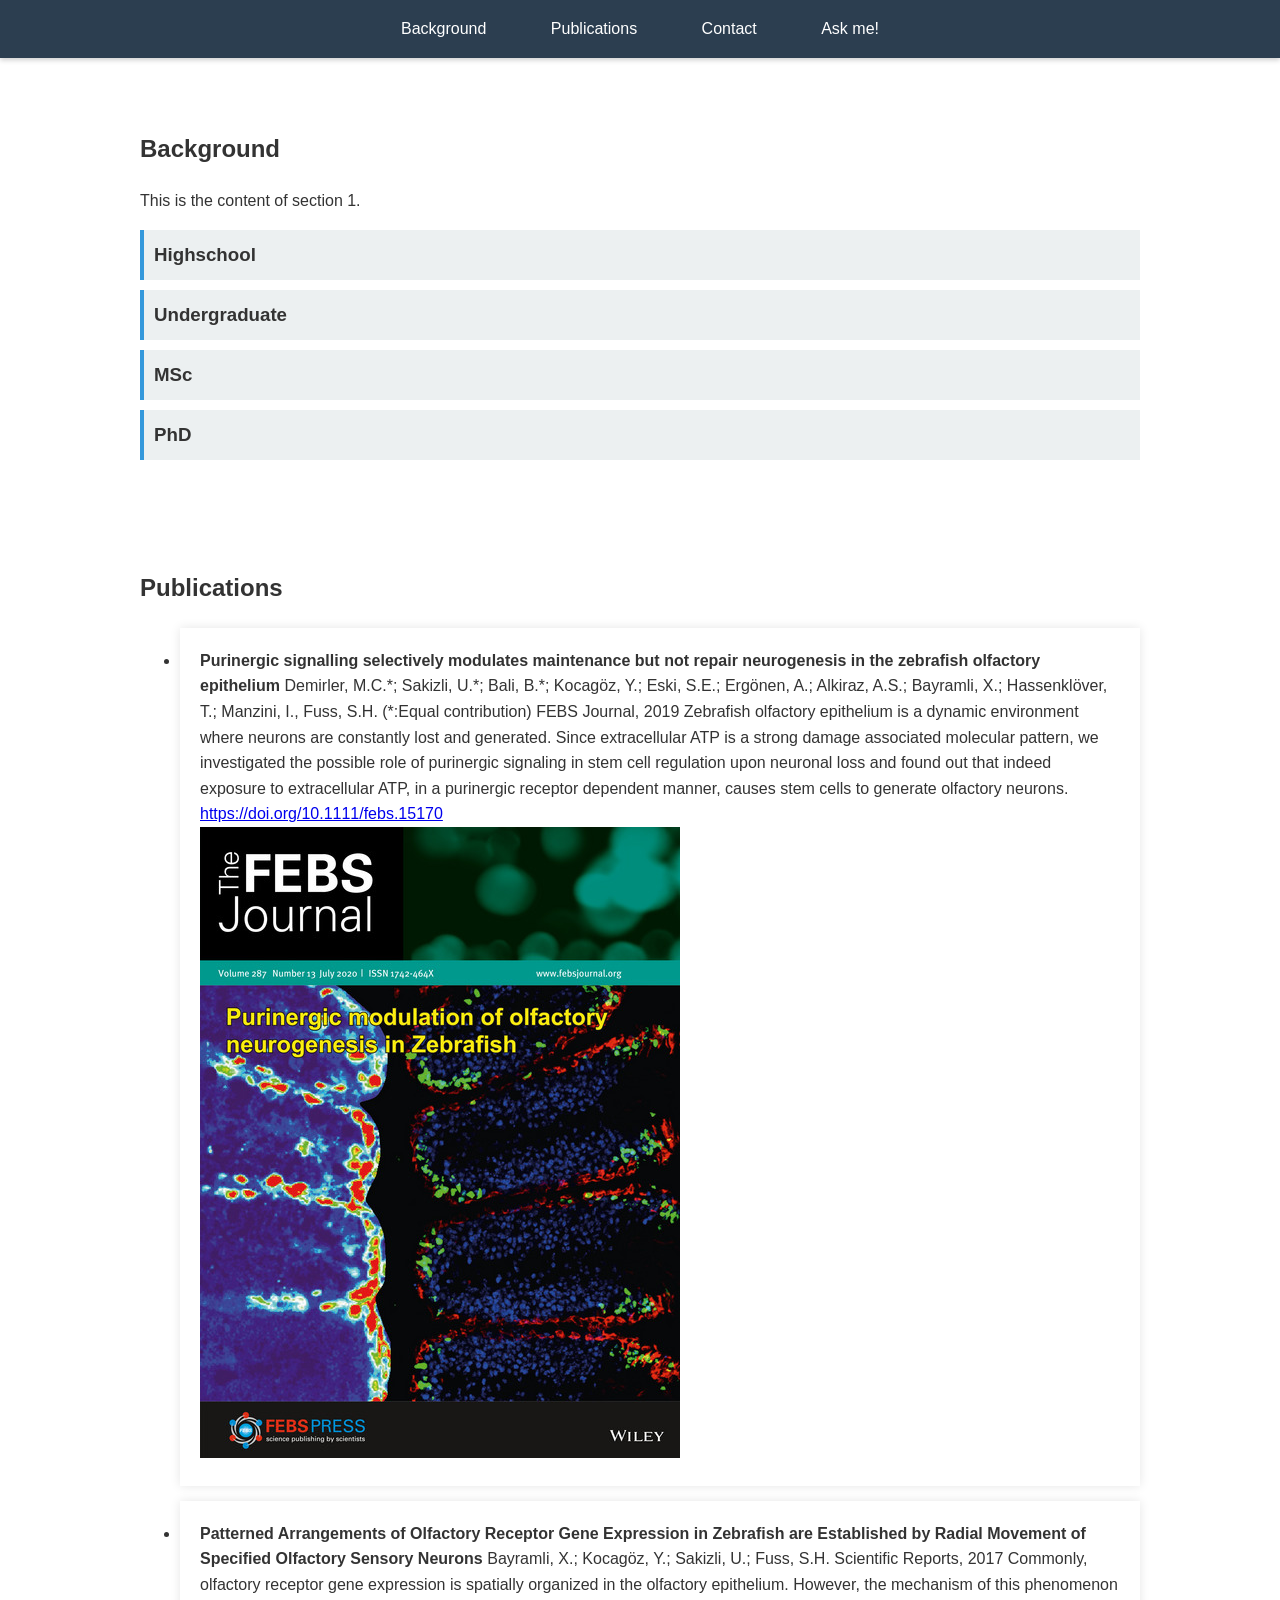
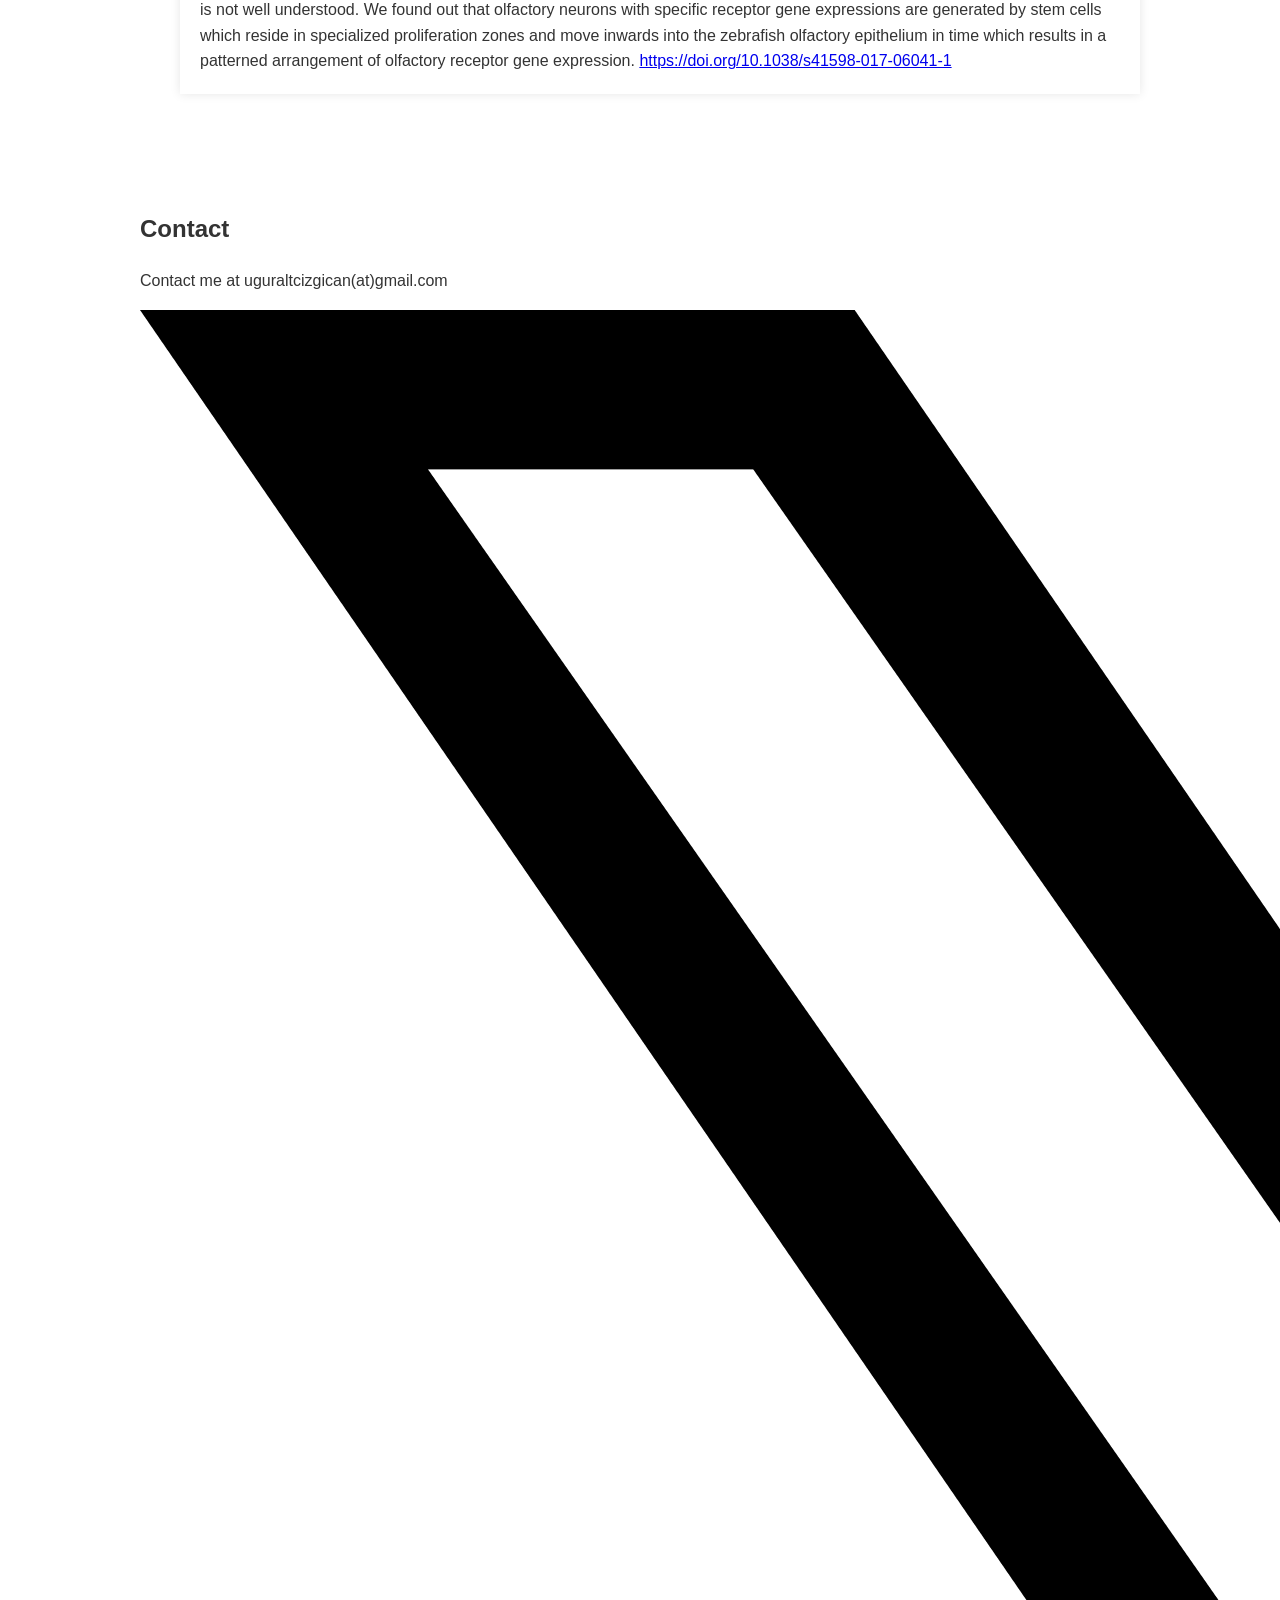
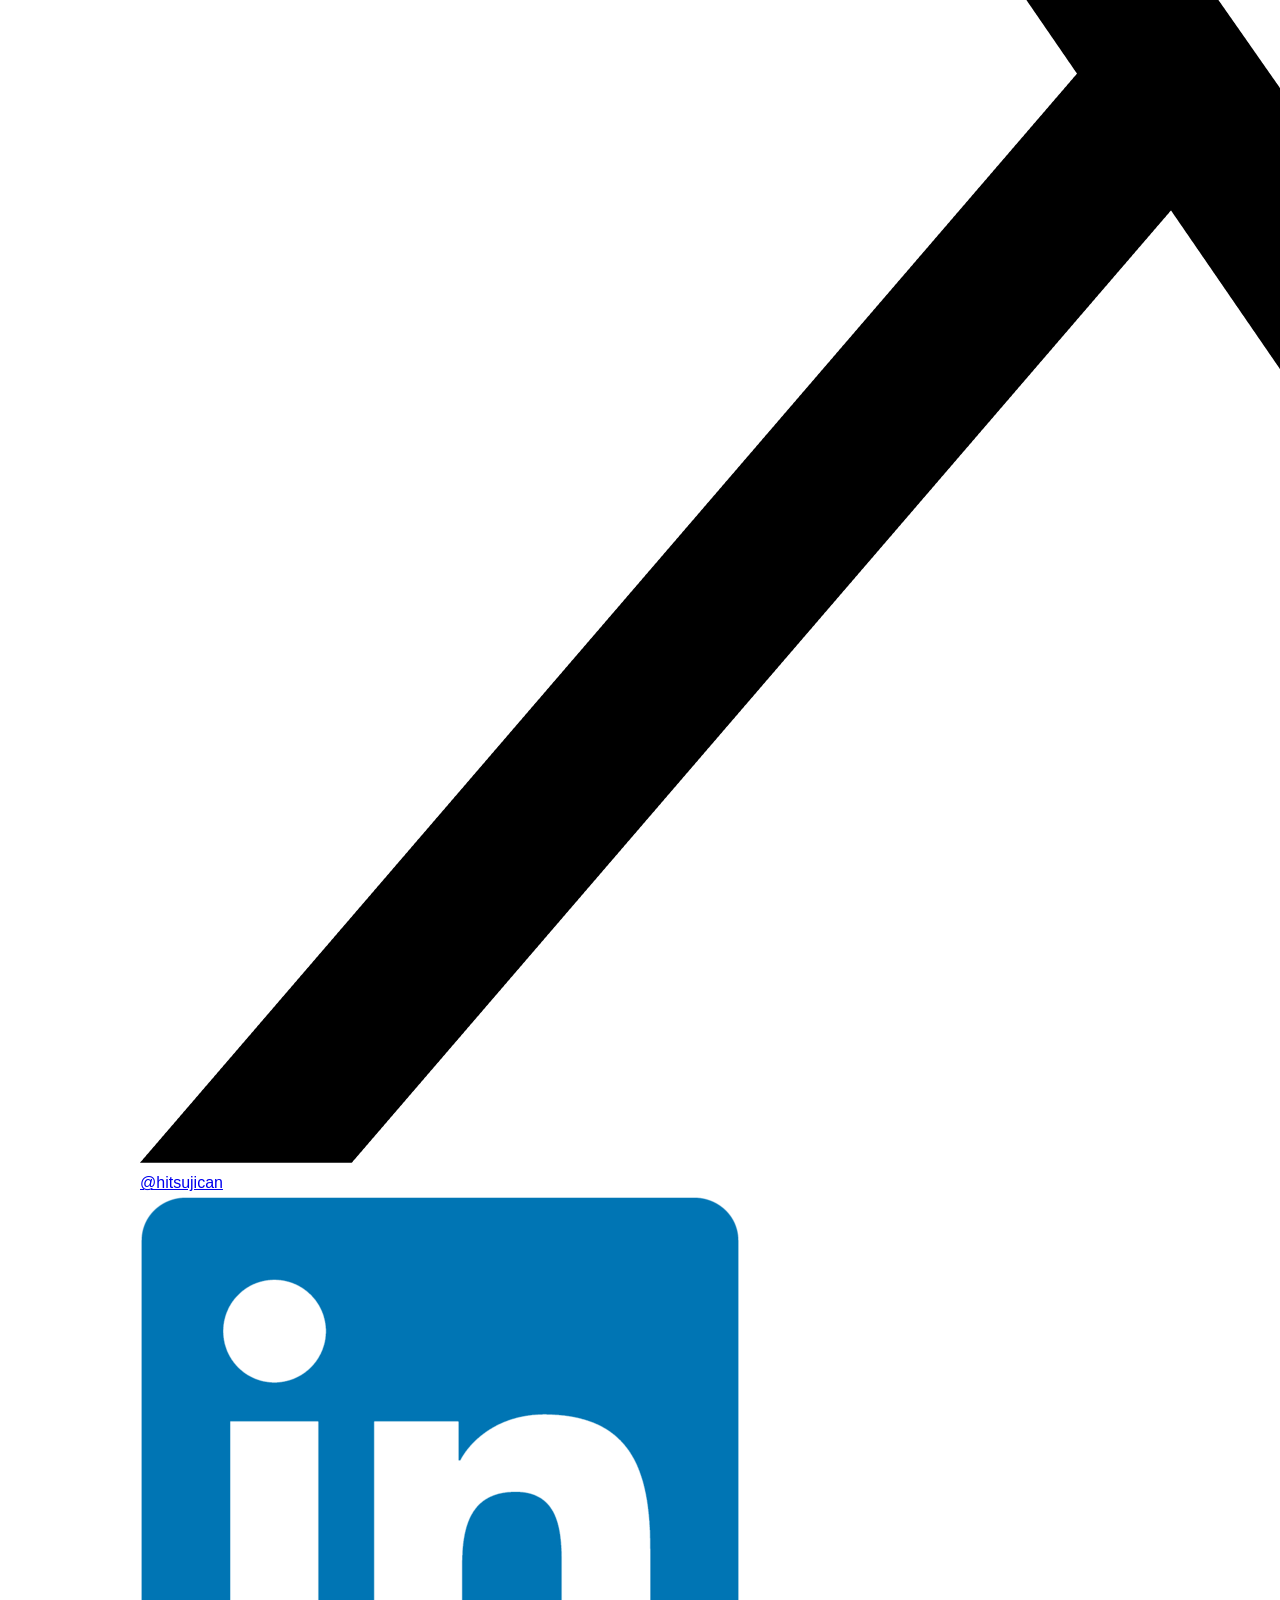
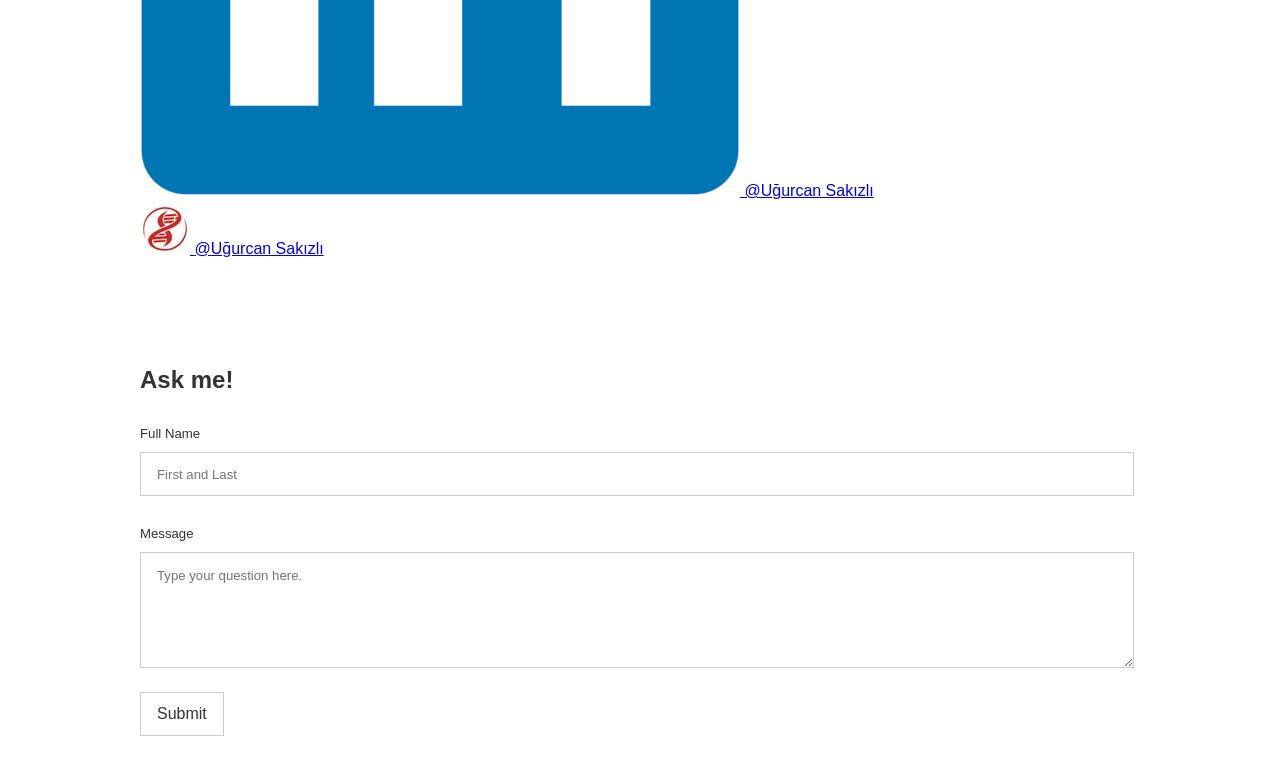
==== index.html @ b94ea620 "Update index.html" ====
<!DOCTYPE html>
<html>
<head>
  <link rel="stylesheet" type="text/css" href="styles.css">
  <title>Uğurcan Sakızlı</title>
  <style>
        .accordion-title {
            cursor: pointer;
            margin-bottom: 10px;
        }
        .panel {
            display: none;
        }
    </style>
</head>
<body>
  <header class="fixed-header">
      <nav>
      <ul>
        <li><a href="#section1" onclick="collapseAll()">Background</a></li>
        <li><a href="#section2" onclick="collapseAll()">Publications</a></li>
        <li><a href="#section3" onclick="collapseAll()">Contact</a></li>
        <li><a href="#section4" onclick="collapseAll()">Ask me!</a></li>
      </ul>
    </nav>
  </header>
  
  <div id="section1" class="section">
    <h2>Background</h2>
    <p>This is the content of section 1.</p>
    <h3 class="accordion-title">
       <span onclick="toggleAccordion(2)"><strong>Highschool</strong></span>
    </h3>
    <div class="panel">Explanatory text for Title 1.</div>

    <h3 class="accordion-title">
    <span onclick="toggleAccordion(3)"><strong>Undergraduate</strong></span>
    </h3>
    <div class="panel">Explanatory text for Title 2.</div>

    <h3 class="accordion-title">
    <span onclick="toggleAccordion(4)"><strong>MSc</strong></span>
    </h3>
    <div class="panel">Explanatory text for Title 3.</div>

    <h3 class="accordion-title">
    <span onclick="toggleAccordion(5)"><strong>PhD</strong></span>
    </h3>
    <div class="panel">Explanatory text for Title 4.</div>
    <script>
        function toggleAccordion(panelNumber) {
      var panel = document.querySelectorAll("#section1 .panel");
      var title = document.querySelectorAll("#section1 .accordion-title span");
      
      for (var i = 0; i < panel.length; i++) {
        if (i === panelNumber - 2) {
          panel[i].style.display = (panel[i].style.display === "block") ? "none" : "block";
        } else {
          panel[i].style.display = "none";
                }
            }
        }
      function collapseAll() {
      var panel = document.getElementsByClassName("panel");

      for (var i = 0; i < panel.length; i++) {
        panel[i].style.display = "none";
      }
    }
    </script>
  </div>
  
 <div id="section2" class="section">
  <h2>Publications</h2>
  <ul class="publication-list">
    <li class="publication-item">
      <div class="publication-content">
        <strong>Purinergic signalling selectively modulates maintenance but not repair neurogenesis in the zebrafish olfactory epithelium</strong>
        <span class="authors">Demirler, M.C.*; <span class="author-bold">Sakizli, U.*</span>; Bali, B.*; Kocagöz, Y.; Eski, S.E.; Ergönen, A.; Alkiraz, A.S.; Bayramli, X.; Hassenklöver, T.; Manzini, I., Fuss, S.H. (*:Equal contribution)</span>
        <span class="publication-year">FEBS Journal, 2019</span>
        <span class="description">Zebrafish olfactory epithelium is a dynamic environment where neurons are constantly lost and generated. Since extracellular ATP is a strong damage associated molecular pattern, we investigated the possible role of purinergic signaling in stem cell regulation upon neuronal loss and found out that indeed exposure to extracellular ATP, in a purinergic receptor dependent manner, causes stem cells to generate olfactory neurons.</span>
        <a href="https://febs.onlinelibrary.wiley.com/doi/full/10.1111/febs.15170" target="_blank" class="publication-link"> https://doi.org/10.1111/febs.15170</a>
      </div>
      <div class="publication-image">
        <img src="images/febs.jpg">
      </div>
    </li>
    <li class="publication-item">
      <div class="publication-content">
      <strong>Patterned Arrangements of Olfactory Receptor Gene Expression in Zebrafish are Established by Radial Movement of Specified Olfactory Sensory Neurons</strong>
      <span class="authors">Bayramli, X.; Kocagöz, Y.; <span class="author-bold">Sakizli, U.</span>; Fuss, S.H.</span>
      <span class="publication-year">Scientific Reports, 2017</span>
      <span class="description">Commonly, olfactory receptor gene expression is spatially organized in the olfactory epithelium. However, the mechanism of this phenomenon is not well understood. We found out that olfactory neurons with specific receptor gene expressions are generated by stem cells which reside in specialized proliferation zones and move inwards into the zebrafish olfactory epithelium in time which results in a patterned arrangement of olfactory receptor gene expression.</span>
    <a href="https://www.nature.com/articles/s41598-017-06041-1" target="_blank" class="publication-link"> https://doi.org/10.1038/s41598-017-06041-1</a>
      </div>
    </li>
    <!-- Add more publication items as needed -->
  </ul>
</div>
  
  <div id="section3" class="section">
    <h2>Contact</h2>
    <p>Contact me at uguraltcizgican(at)gmail.com</p>
      <div class="twitter-profile">
        <a href="https://twitter.com/hitsujican" target="_blank">
          <img src="images/twitter-logo.png">
          <span>@hitsujican</span>
        </a>
      </div>
    <div class="linkedin-profile">
        <a href="https://www.linkedin.com/in/u%C4%9Furcan-sak%C4%B1zl%C4%B1-64880514b/" target="_blank">
          <img src="images/linkedin-logo.png">
          <span>@Uğurcan Sakızlı</span>
        </a>
      </div>
    <div class="evrim-profile">
        <a href="https://evrimagaci.org/babalus116" target="_blank">
          <img src="images/evrim-logo.webp">
          <span>@Uğurcan Sakızlı</span>
        </a>
      </div>
  </div>

  <div id="section4" class="section">
    <h2>Ask me!</h2>
  <form id="fs-frm" name="simple-contact-form" accept-charset="utf-8" action="https://formspree.io/f/myyqjyly" method="post">
  <fieldset id="fs-frm-inputs">
    <label for="full-name">Full Name</label>
    <input type="text" name="name" id="full-name" placeholder="First and Last" required="">
    <label for="message">Message</label>
    <textarea rows="5" name="message" id="message" placeholder="Type your question here." required=""></textarea>
    <input type="hidden" name="_subject" id="email-subject" value="Contact Form Submission">
  </fieldset>
  <input type="submit" value="Submit">
</form><style>/* reset */
#fs-frm input,
#fs-frm select,
#fs-frm textarea,
#fs-frm fieldset,
#fs-frm optgroup,
#fs-frm label,
#fs-frm #card-element:disabled {
  font-family: inherit;
  font-size: 100%;
  color: inherit;
  border: none;
  border-radius: 0;
  display: block;
  width: 98%;
  padding: 0;
  margin: 0;
  -webkit-appearance: none;
  -moz-appearance: none;
}
#fs-frm label,
#fs-frm legend,
#fs-frm ::placeholder {
  font-size: .825rem;
  margin-bottom: .5rem;
  padding-top: .2rem;
  display: flex;
  align-items: baseline;
}

/* border, padding, margin, width */
#fs-frm input,
#fs-frm select,
#fs-frm textarea,
#fs-frm #card-element {
  border: 1px solid rgba(0,0,0,0.2);
  background-color: rgba(255,255,255,0.9);
  padding: .75em 1rem;
  margin-bottom: 1.5rem;
}
#fs-frm input:focus,
#fs-frm select:focus,
#fs-frm textarea:focus {
  background-color: white;
  outline-style: solid;
  outline-width: thin;
  outline-color: gray;
  outline-offset: -1px;
}
#fs-frm [type="text"],
#fs-frm [type="email"] {
  width: 98%;
}
#fs-frm [type="button"],
#fs-frm [type="submit"],
#fs-frm [type="reset"] {
  width: auto;
  cursor: pointer;
  -webkit-appearance: button;
  -moz-appearance: button;
  appearance: button;
}
#fs-frm [type="button"]:focus,
#fs-frm [type="submit"]:focus,
#fs-frm [type="reset"]:focus {
  outline: none;
}
#fs-frm [type="submit"],
#fs-frm [type="reset"] {
  margin-bottom: 0;
}
#fs-frm select {
  text-transform: none;
}

#fs-frm [type="checkbox"] {
  -webkit-appearance: checkbox;
  -moz-appearance: checkbox;
  appearance: checkbox;
  display: inline-block;
  width: auto;
  margin: 0 .5em 0 0 !important;
}

#fs-frm [type="radio"] {
  -webkit-appearance: radio;
  -moz-appearance: radio;
  appearance: radio;
}

/* address, locale */
#fs-frm fieldset.locale input[name="city"],
#fs-frm fieldset.locale select[name="state"],
#fs-frm fieldset.locale input[name="postal-code"] {
  display: inline;
}
#fs-frm fieldset.locale input[name="city"] {
  width: 52%;
}
#fs-frm fieldset.locale select[name="state"],
#fs-frm fieldset.locale input[name="postal-code"] {
  width: 20%;
}
#fs-frm fieldset.locale input[name="city"],
#fs-frm fieldset.locale select[name="state"] {
  margin-right: 3%;
}
</style>
</div>
  
  <script src="script.js"></script>
</body>
</html>
---- styles.css ----
body {
    font-family: 'Arial', sans-serif;
    line-height: 1.6;
    margin: 0;
    padding-top: 70px;
    color: #333;
}

.fixed-header {
    position: fixed;
    top: 0;
    width: 100%;
    background: #2c3e50;
    z-index: 1000;
    box-shadow: 0 2px 5px rgba(0,0,0,0.2);
}

nav ul {
    list-style: none;
    padding: 0;
    text-align: center;
}

nav ul li {
    display: inline;
    margin: 0 15px;
}

nav ul li a {
    color: white;
    text-decoration: none;
    padding: 10px 15px;
    transition: background-color 0.3s;
}

nav ul li a:hover {
    background-color: #34495e;
}

.section {
    padding: 40px 20px;
    max-width: 1000px;
    margin: auto;
}

.accordion-title {
    background: #ecf0f1;
    padding: 10px;
    margin: 5px 0;
    cursor: pointer;
    border-left: 4px solid #3498db;
}

.panel {
    display: none;
    padding: 20px;
    background: #f9f9f9;
    border-left: 4px solid #e74c3c;
}

.publication-list li {
    background: white;
    margin: 15px 0;
    padding: 20px;
    box-shadow: 0 0 10px rgba(0,0,0,0.1);
}

.social-links a {
    display: inline-block;
    width: 40px;
    height: 40px;
    margin-right: 10px;
    background-size: cover;
}

.social-links .twitter { background-image: url('images/twitter-icon.png'); }
.social-links .linkedin { background-image: url('images/linkedin-icon.png'); }
.social-links .evrim { background-image: url('images/evrim-icon.png'); }

#contact-form {
    max-width: 500px;
    margin: 20px auto;
}

#contact-form input, #contact-form textarea {
    width: 100%;
    margin-bottom: 10px;
    padding: 10px;
    border: 1px solid #ddd;
}

#contact-form input[type="submit"] {
    background: #2980b9;
    color: white;
    cursor: pointer;
}
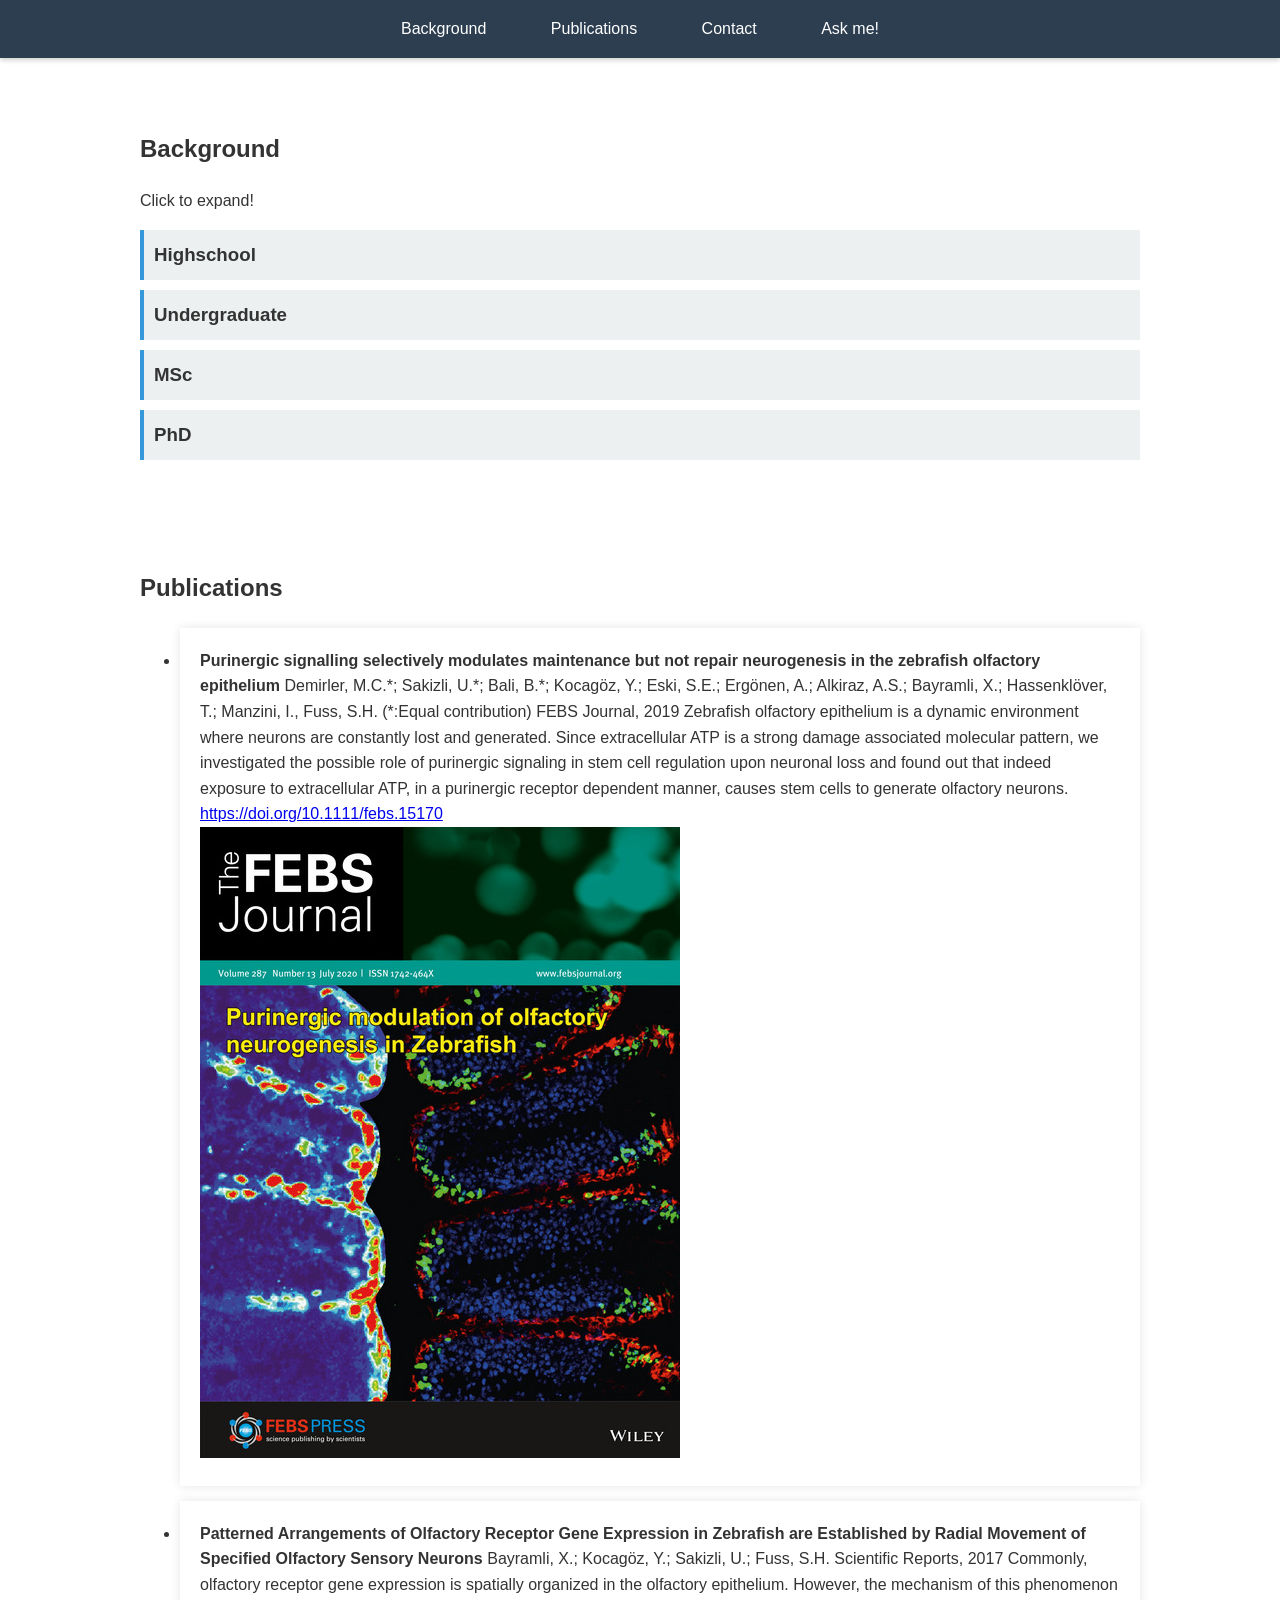
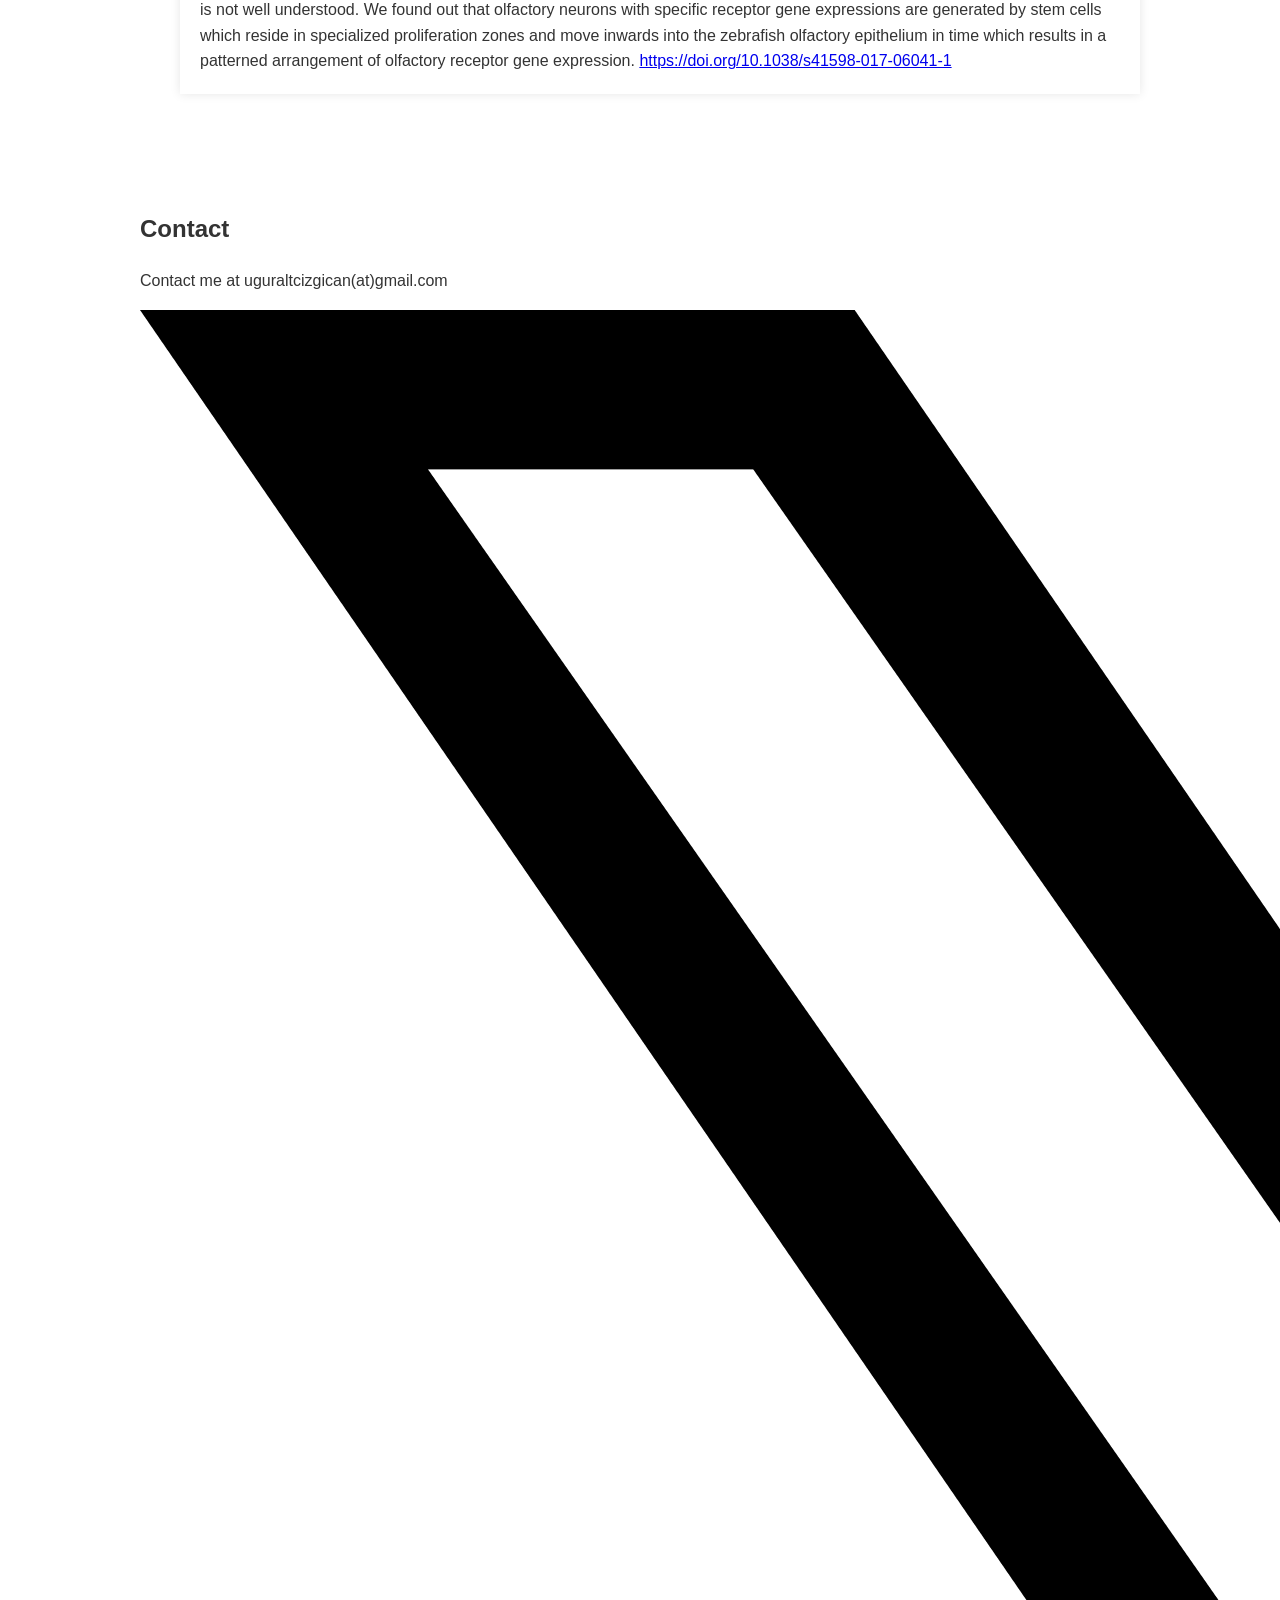
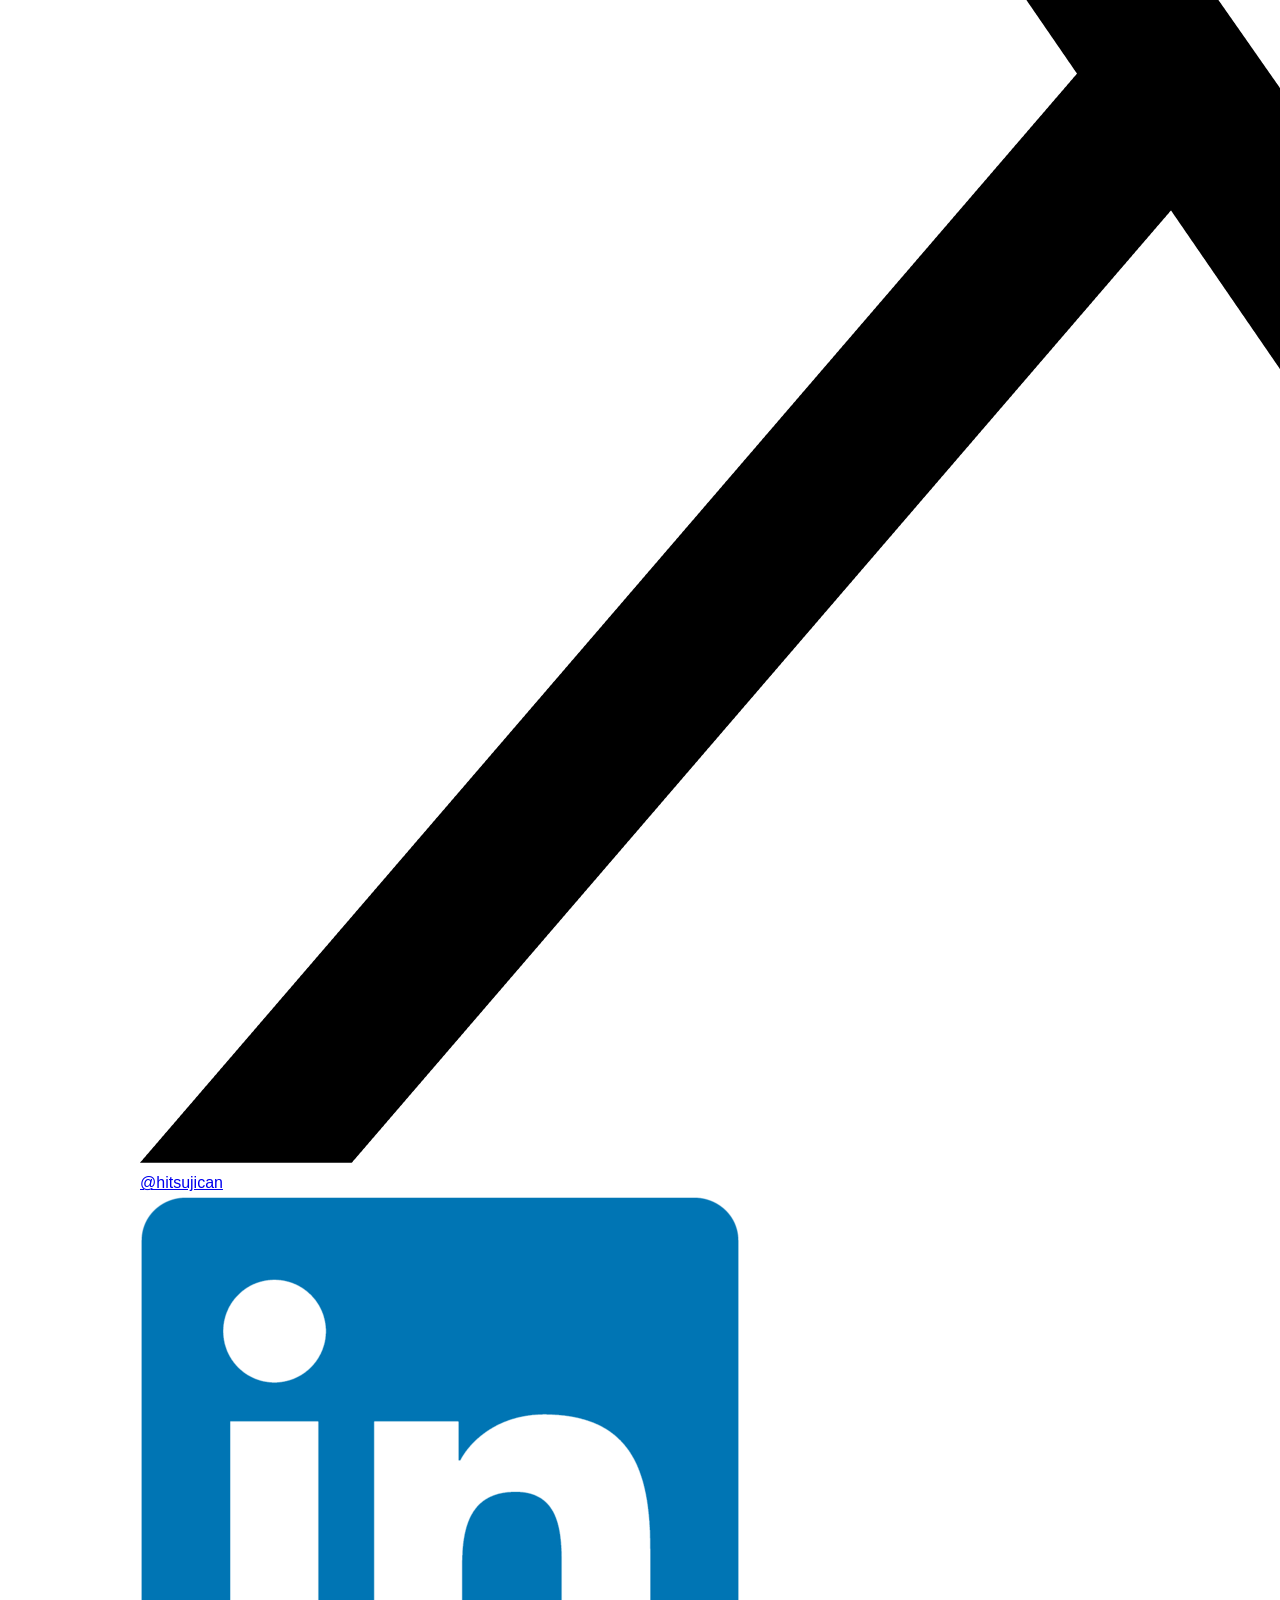
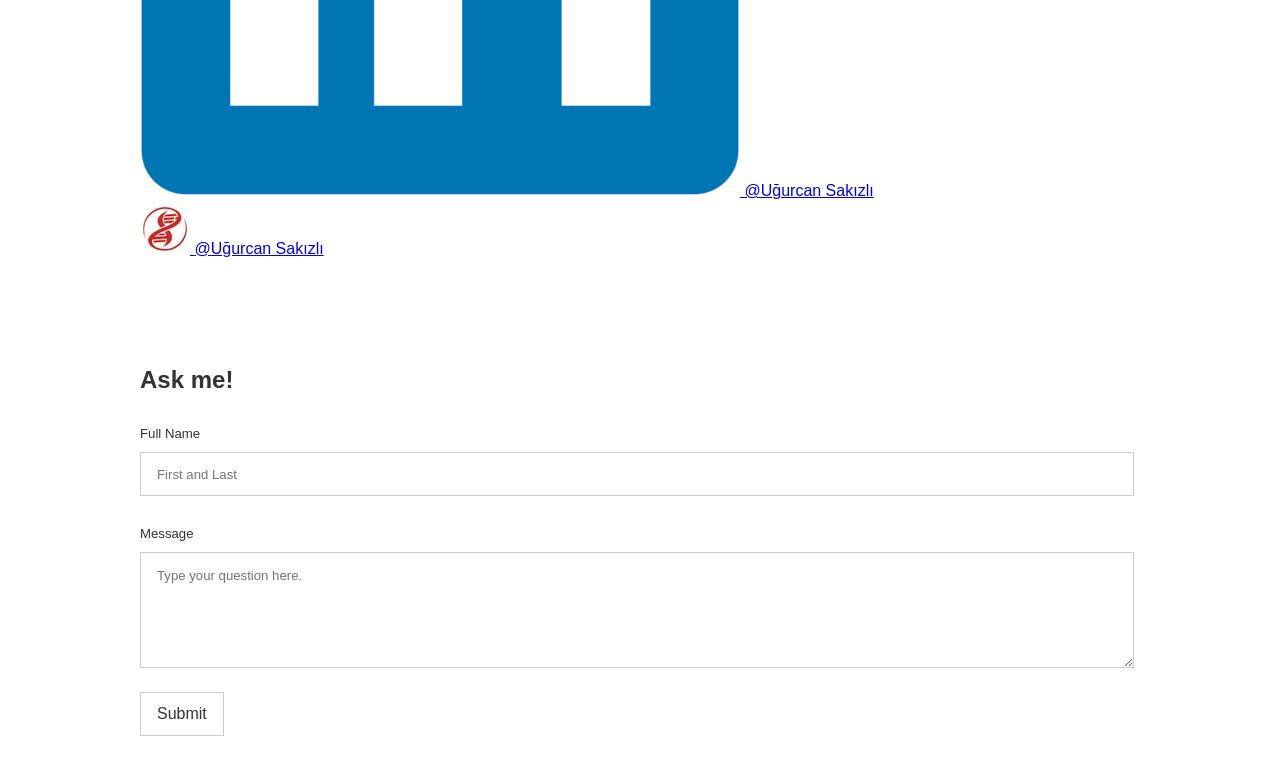
==== commit bafda5c2: "Update index.html" ====
--- a/index.html
+++ b/index.html
@@ -10,6 +10,26 @@
         }
         .panel {
             display: none;
+        }
+        .panel.panel1 {
+            background-image: url('images/IEL.jpg'); /* Replace with the path to the first background image */
+            background-size: 15%; /* Resize the background image to cover the panel */
+            background-repeat: no-repeat;
+            background-position: right center; /* Place the background image on the right side and center vertically */
+            color: rgb(0, 0, 0);
+            padding: 20px;
+            display: none;
+            background-color: rgba(255, 255, 255, 0);
+}
+        .panel.panel2 {
+                    background-image: url('images/metu.jpg'); /* Replace with the path to the first background image */
+                    background-size: 15%; /* Resize the background image to cover the panel */
+                    background-repeat: no-repeat;
+                    background-position: right center; /* Place the background image on the right side and center vertically */
+                    color: rgb(0, 0, 0);
+                    padding: 20px;
+                    display: none;
+                    background-color: rgba(255, 255, 255, 0);
         }
     </style>
 </head>
@@ -27,26 +47,30 @@
   
   <div id="section1" class="section">
     <h2>Background</h2>
-    <p>This is the content of section 1.</p>
+    <p>Click to expand!</p>
     <h3 class="accordion-title">
        <span onclick="toggleAccordion(2)"><strong>Highschool</strong></span>
     </h3>
-    <div class="panel">Explanatory text for Title 1.</div>
+    <div class="panel panel1"><p><strong>İstanbul Erkek Lisesi - Istanbul High School</strong></p>
+
+      <p>İstanbul Erkek Lisesi is one of the most prestigious high schools in Turkey.<br> Its Germany-based style of education provides the students with a skill set which prioritizes critical thinking and problem solving.<br> I graduated İstanbul Erkek Lisesi with an Abitur, which is equal to what a German student obtains after graduating the highest tier high school in Germany.</p></div>
 
     <h3 class="accordion-title">
     <span onclick="toggleAccordion(3)"><strong>Undergraduate</strong></span>
     </h3>
-    <div class="panel">Explanatory text for Title 2.</div>
-
+    <div class="panel panel2"><p><strong>Orta Doğu Teknik Üniversitesi - Middle East Technical University</strong></p>
+    <p>METU is one of the highest ranking universities in Turkey -3rd in 2023. My major here was biology.<br>During my undergraduate education in METU I focused on learning as much as possible on a wide variety of topics.<br>In the last two years of my studies I was hooked to immunology greatly because of wonderful classes by Mayda Gürsel.<br> I completed many grad-level immunology courses with best scores in the class.<br>In addition to immunology, I learned recombinant DNA techniques and transitioned into molecular biology. </p></div>
+    
+    
     <h3 class="accordion-title">
     <span onclick="toggleAccordion(4)"><strong>MSc</strong></span>
     </h3>
-    <div class="panel">Explanatory text for Title 3.</div>
+    <div class="panel panel3">Explanatory text for Title 3.</div>
 
     <h3 class="accordion-title">
     <span onclick="toggleAccordion(5)"><strong>PhD</strong></span>
     </h3>
-    <div class="panel">Explanatory text for Title 4.</div>
+    <div class="panel panel4">Explanatory text for Title 4.</div>
     <script>
         function toggleAccordion(panelNumber) {
       var panel = document.querySelectorAll("#section1 .panel");
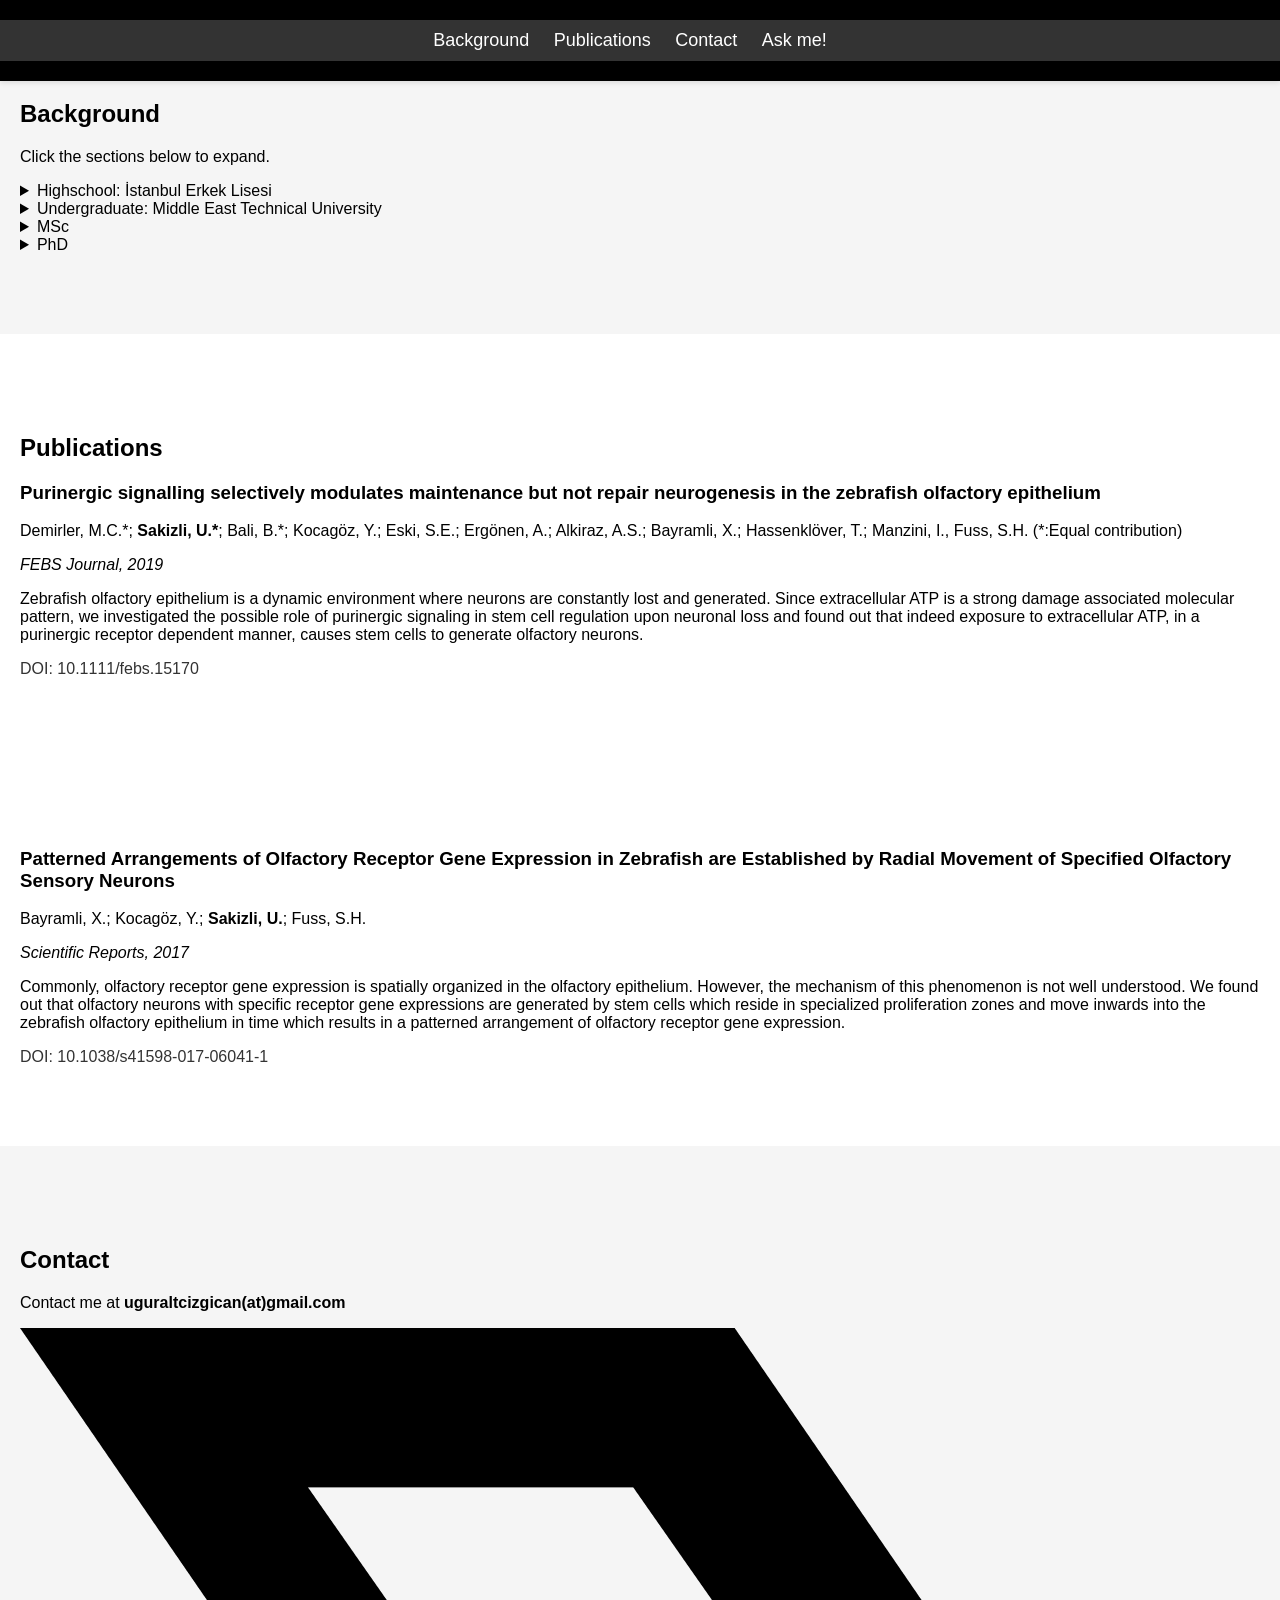
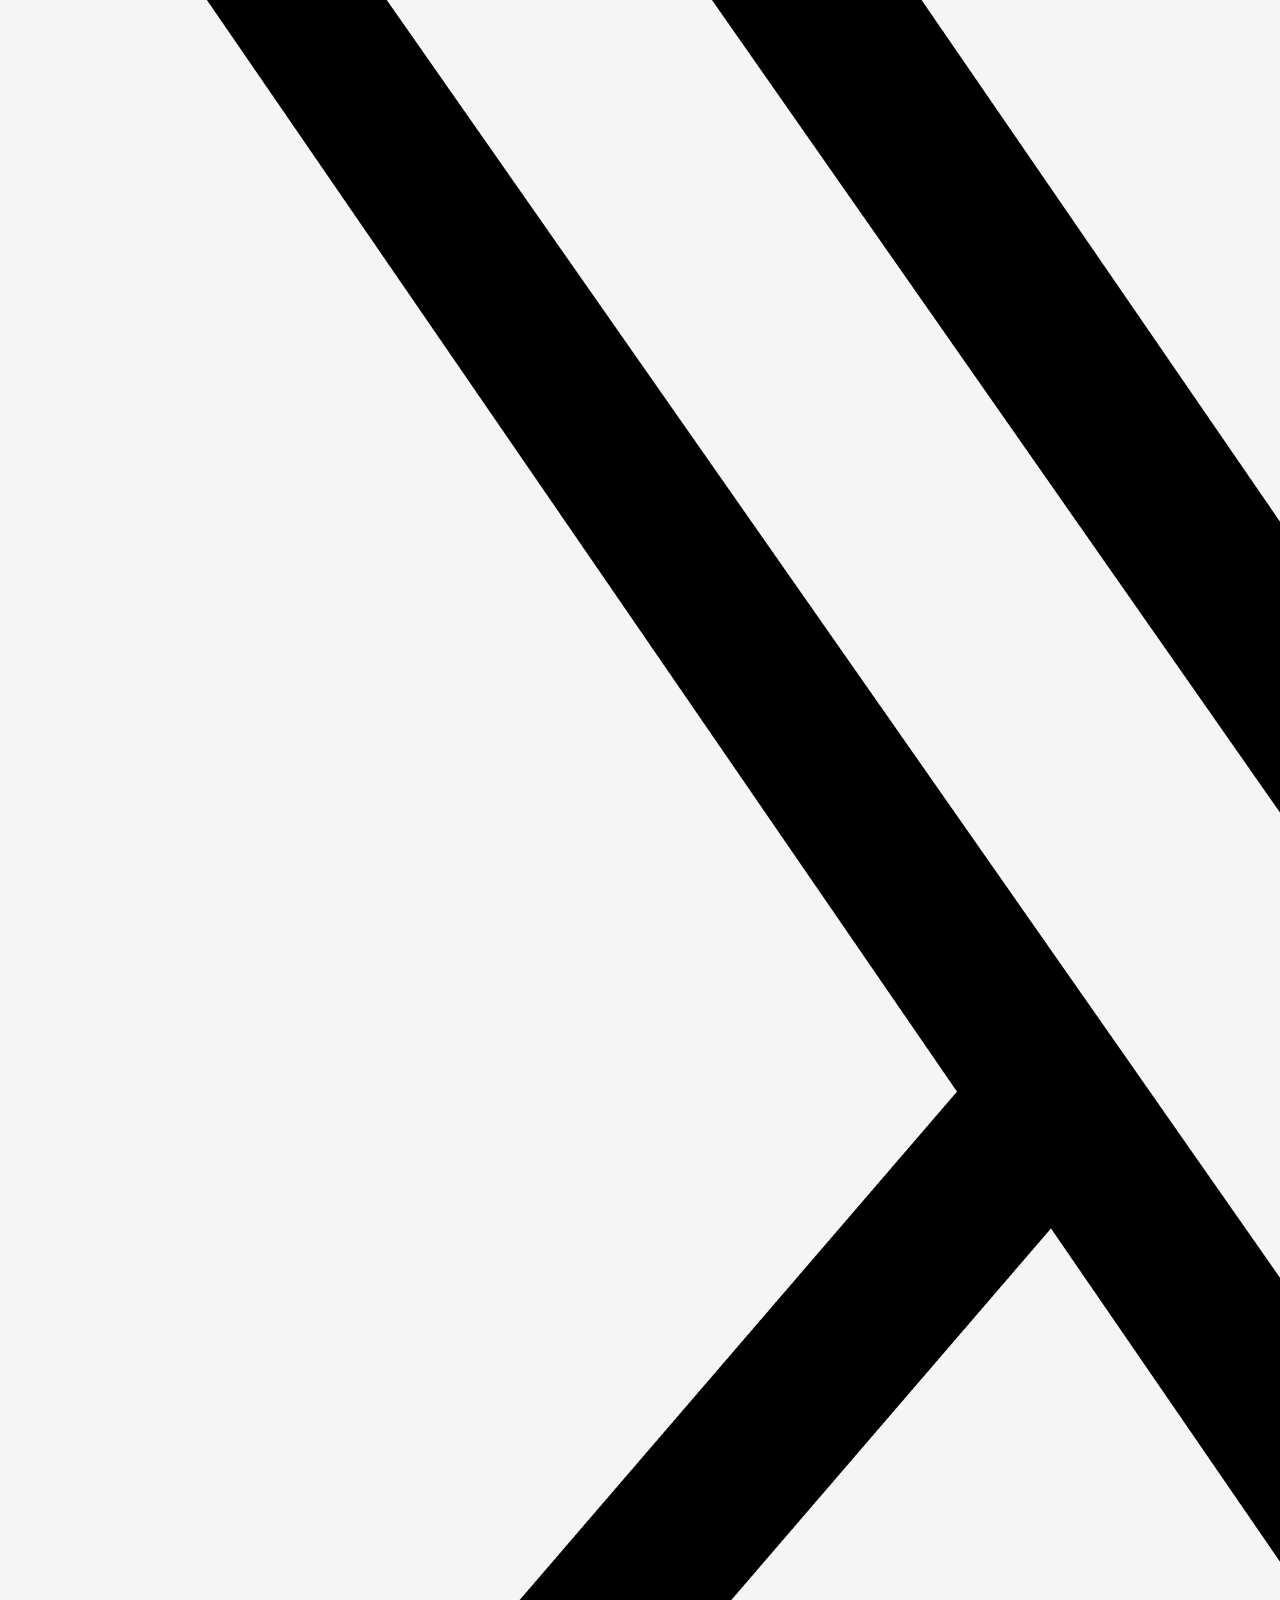
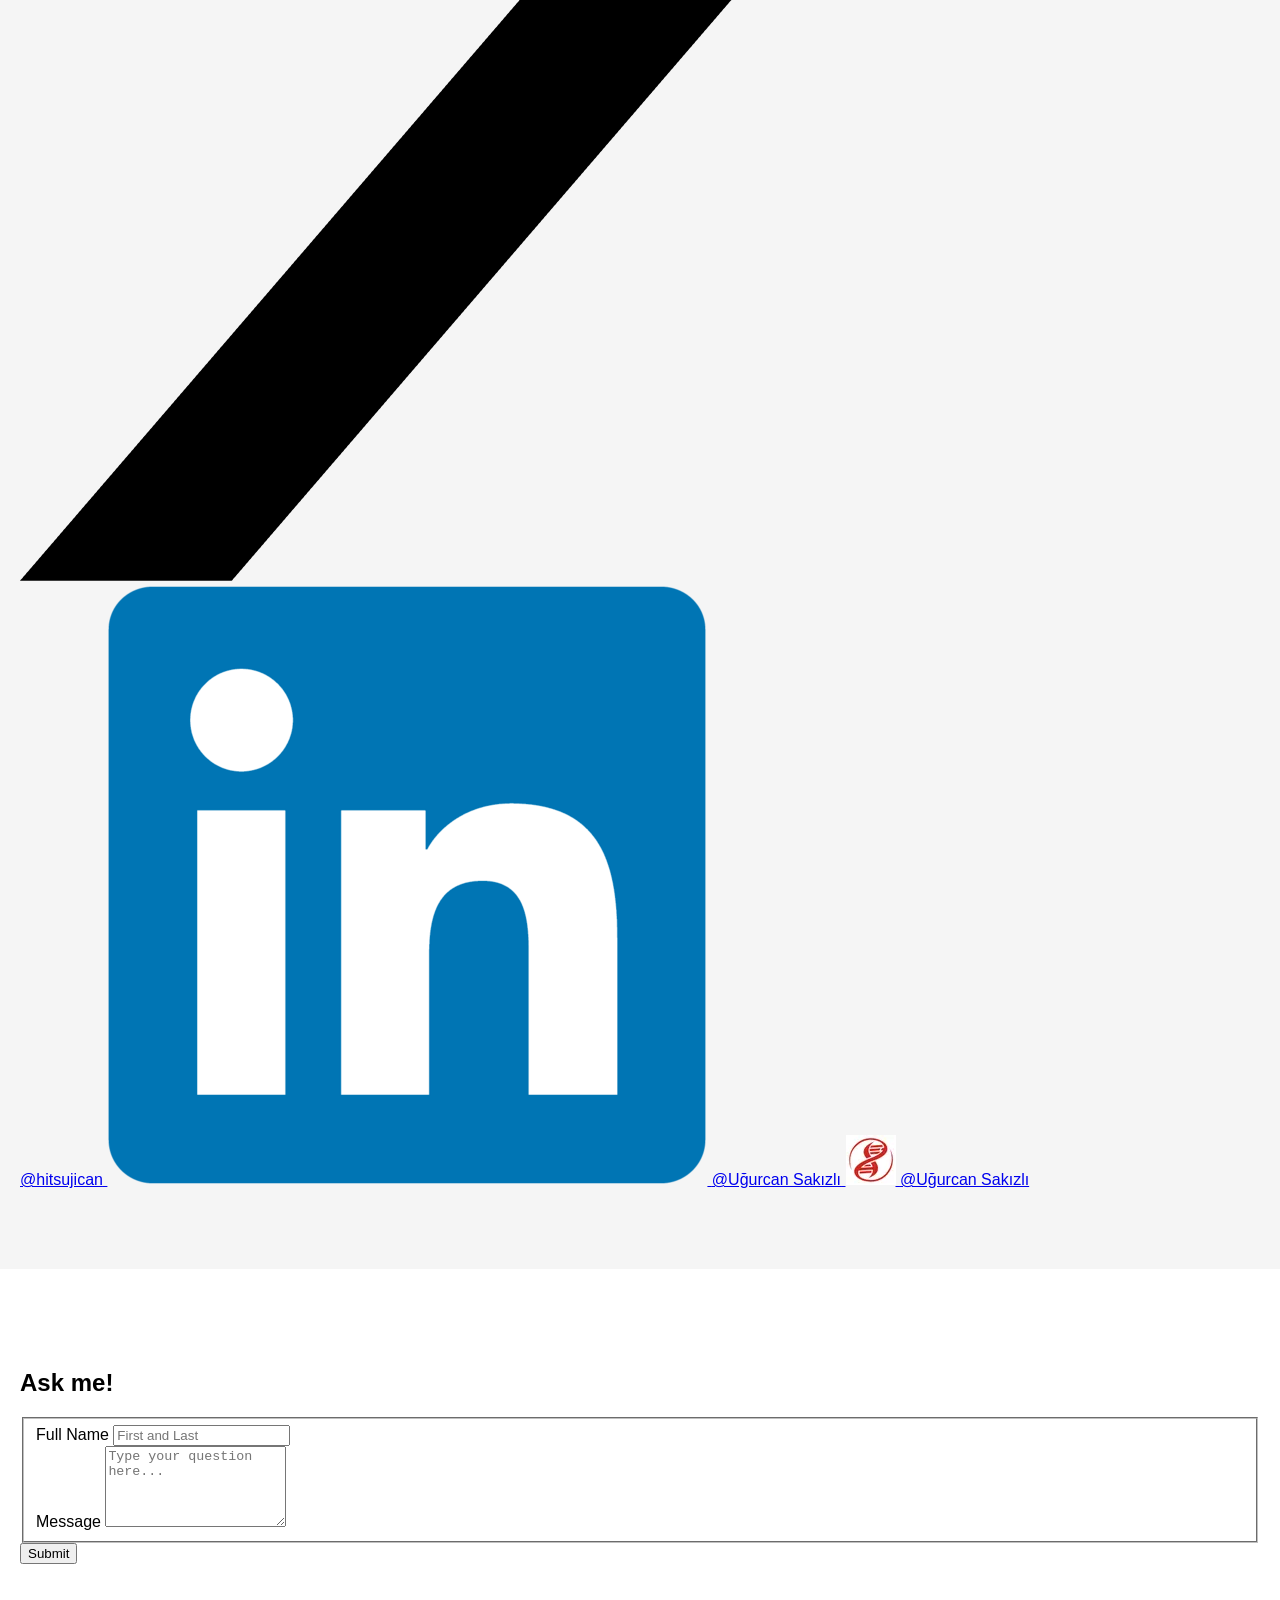
==== commit 66639466: "Update index.html" ====
--- a/index.html
+++ b/index.html
@@ -1,270 +1,133 @@
 <!DOCTYPE html>
-<html>
+<html lang="en">
 <head>
+  <meta charset="UTF-8">
+  <meta name="viewport" content="width=device-width, initial-scale=1.0">
+  <title>Uğurcan Sakızlı - Portfolio</title>
+  <link rel="preconnect" href="https://fonts.googleapis.com">
+  <link rel="preconnect" href="https://fonts.gstatic.com" crossorigin>
+  <link href="https://fonts.googleapis.com/css2?family=Inter:wght@400;600;700&display=swap" rel="stylesheet">
   <link rel="stylesheet" type="text/css" href="styles.css">
-  <title>Uğurcan Sakızlı</title>
-  <style>
-        .accordion-title {
-            cursor: pointer;
-            margin-bottom: 10px;
-        }
-        .panel {
-            display: none;
-        }
-        .panel.panel1 {
-            background-image: url('images/IEL.jpg'); /* Replace with the path to the first background image */
-            background-size: 15%; /* Resize the background image to cover the panel */
-            background-repeat: no-repeat;
-            background-position: right center; /* Place the background image on the right side and center vertically */
-            color: rgb(0, 0, 0);
-            padding: 20px;
-            display: none;
-            background-color: rgba(255, 255, 255, 0);
-}
-        .panel.panel2 {
-                    background-image: url('images/metu.jpg'); /* Replace with the path to the first background image */
-                    background-size: 15%; /* Resize the background image to cover the panel */
-                    background-repeat: no-repeat;
-                    background-position: right center; /* Place the background image on the right side and center vertically */
-                    color: rgb(0, 0, 0);
-                    padding: 20px;
-                    display: none;
-                    background-color: rgba(255, 255, 255, 0);
-        }
-    </style>
 </head>
 <body>
   <header class="fixed-header">
-      <nav>
+    <nav>
       <ul>
-        <li><a href="#section1" onclick="collapseAll()">Background</a></li>
-        <li><a href="#section2" onclick="collapseAll()">Publications</a></li>
-        <li><a href="#section3" onclick="collapseAll()">Contact</a></li>
-        <li><a href="#section4" onclick="collapseAll()">Ask me!</a></li>
+        <li><a href="#section1">Background</a></li>
+        <li><a href="#section2">Publications</a></li>
+        <li><a href="#section3">Contact</a></li>
+        <li><a href="#section4">Ask me!</a></li>
       </ul>
     </nav>
   </header>
   
-  <div id="section1" class="section">
-    <h2>Background</h2>
-    <p>Click to expand!</p>
-    <h3 class="accordion-title">
-       <span onclick="toggleAccordion(2)"><strong>Highschool</strong></span>
-    </h3>
-    <div class="panel panel1"><p><strong>İstanbul Erkek Lisesi - Istanbul High School</strong></p>
+  <main class="container">
+    <section id="section1" class="section">
+      <h2>Background</h2>
+      <p class="subtitle">Click the sections below to expand.</p>
+      
+      <details class="accordion">
+        <summary>Highschool: İstanbul Erkek Lisesi</summary>
+        <div class="accordion-content">
+          <p>İstanbul Erkek Lisesi is one of the most prestigious high schools in Turkey.</p>
+          <p>Its Germany-based style of education provides the students with a skill set which prioritizes critical thinking and problem solving.</p>
+          <p>I graduated İstanbul Erkek Lisesi with an Abitur, which is equal to what a German student obtains after graduating the highest tier high school in Germany.</p>
+        </div>
+      </details>
 
-      <p>İstanbul Erkek Lisesi is one of the most prestigious high schools in Turkey.<br> Its Germany-based style of education provides the students with a skill set which prioritizes critical thinking and problem solving.<br> I graduated İstanbul Erkek Lisesi with an Abitur, which is equal to what a German student obtains after graduating the highest tier high school in Germany.</p></div>
+      <details class="accordion">
+        <summary>Undergraduate: Middle East Technical University</summary>
+        <div class="accordion-content">
+          <p>METU is one of the highest ranking universities in Turkey -3rd in 2023. My major here was biology.</p>
+          <p>During my undergraduate education in METU I focused on learning as much as possible on a wide variety of topics.</p>
+          <p>In the last two years of my studies I was hooked to immunology greatly because of wonderful classes by Mayda Gürsel. I completed many grad-level immunology courses with best scores in the class.</p>
+          <p>In addition to immunology, I learned recombinant DNA techniques and transitioned into molecular biology.</p>
+        </div>
+      </details>
+      
+      <details class="accordion">
+        <summary>MSc</summary>
+        <div class="accordion-content">
+          <p>Explanatory text for MSc.</p>
+        </div>
+      </details>
 
-    <h3 class="accordion-title">
-    <span onclick="toggleAccordion(3)"><strong>Undergraduate</strong></span>
-    </h3>
-    <div class="panel panel2"><p><strong>Orta Doğu Teknik Üniversitesi - Middle East Technical University</strong></p>
-    <p>METU is one of the highest ranking universities in Turkey -3rd in 2023. My major here was biology.<br>During my undergraduate education in METU I focused on learning as much as possible on a wide variety of topics.<br>In the last two years of my studies I was hooked to immunology greatly because of wonderful classes by Mayda Gürsel.<br> I completed many grad-level immunology courses with best scores in the class.<br>In addition to immunology, I learned recombinant DNA techniques and transitioned into molecular biology. </p></div>
+      <details class="accordion">
+        <summary>PhD</summary>
+        <div class="accordion-content">
+          <p>Explanatory text for PhD.</p>
+        </div>
+      </details>
+    </section>
     
+    <section id="section2" class="section">
+      <h2>Publications</h2>
+      <div class="publication-list">
+        
+        <div class="publication-card">
+          <div class="publication-content">
+            <h3>Purinergic signalling selectively modulates maintenance but not repair neurogenesis in the zebrafish olfactory epithelium</h3>
+            <p class="authors">Demirler, M.C.*; <span class="author-bold">Sakizli, U.*</span>; Bali, B.*; Kocagöz, Y.; Eski, S.E.; Ergönen, A.; Alkiraz, A.S.; Bayramli, X.; Hassenklöver, T.; Manzini, I., Fuss, S.H. (*:Equal contribution)</p>
+            <p class="publication-year">FEBS Journal, 2019</p>
+            <p class="description">Zebrafish olfactory epithelium is a dynamic environment where neurons are constantly lost and generated. Since extracellular ATP is a strong damage associated molecular pattern, we investigated the possible role of purinergic signaling in stem cell regulation upon neuronal loss and found out that indeed exposure to extracellular ATP, in a purinergic receptor dependent manner, causes stem cells to generate olfactory neurons.</p>
+            <a href="https://febs.onlinelibrary.wiley.com/doi/full/10.1111/febs.15170" target="_blank" class="publication-link">DOI: 10.1111/febs.15170</a>
+          </div>
+          <div class="publication-image">
+            <img src="images/febs.jpg" alt="FEBS Journal Graphical Abstract">
+          </div>
+        </div>
+
+        <div class="publication-card">
+          <div class="publication-content">
+            <h3>Patterned Arrangements of Olfactory Receptor Gene Expression in Zebrafish are Established by Radial Movement of Specified Olfactory Sensory Neurons</h3>
+            <p class="authors">Bayramli, X.; Kocagöz, Y.; <span class="author-bold">Sakizli, U.</span>; Fuss, S.H.</p>
+            <p class="publication-year">Scientific Reports, 2017</p>
+            <p class="description">Commonly, olfactory receptor gene expression is spatially organized in the olfactory epithelium. However, the mechanism of this phenomenon is not well understood. We found out that olfactory neurons with specific receptor gene expressions are generated by stem cells which reside in specialized proliferation zones and move inwards into the zebrafish olfactory epithelium in time which results in a patterned arrangement of olfactory receptor gene expression.</p>
+            <a href="https://www.nature.com/articles/s41598-017-06041-1" target="_blank" class="publication-link">DOI: 10.1038/s41598-017-06041-1</a>
+          </div>
+        </div>
+
+      </div>
+    </section>
     
-    <h3 class="accordion-title">
-    <span onclick="toggleAccordion(4)"><strong>MSc</strong></span>
-    </h3>
-    <div class="panel panel3">Explanatory text for Title 3.</div>
-
-    <h3 class="accordion-title">
-    <span onclick="toggleAccordion(5)"><strong>PhD</strong></span>
-    </h3>
-    <div class="panel panel4">Explanatory text for Title 4.</div>
-    <script>
-        function toggleAccordion(panelNumber) {
-      var panel = document.querySelectorAll("#section1 .panel");
-      var title = document.querySelectorAll("#section1 .accordion-title span");
+    <section id="section3" class="section">
+      <h2>Contact</h2>
+      <p>Contact me at <strong>uguraltcizgican(at)gmail.com</strong></p>
       
-      for (var i = 0; i < panel.length; i++) {
-        if (i === panelNumber - 2) {
-          panel[i].style.display = (panel[i].style.display === "block") ? "none" : "block";
-        } else {
-          panel[i].style.display = "none";
-                }
-            }
-        }
-      function collapseAll() {
-      var panel = document.getElementsByClassName("panel");
-
-      for (var i = 0; i < panel.length; i++) {
-        panel[i].style.display = "none";
-      }
-    }
-    </script>
-  </div>
-  
- <div id="section2" class="section">
-  <h2>Publications</h2>
-  <ul class="publication-list">
-    <li class="publication-item">
-      <div class="publication-content">
-        <strong>Purinergic signalling selectively modulates maintenance but not repair neurogenesis in the zebrafish olfactory epithelium</strong>
-        <span class="authors">Demirler, M.C.*; <span class="author-bold">Sakizli, U.*</span>; Bali, B.*; Kocagöz, Y.; Eski, S.E.; Ergönen, A.; Alkiraz, A.S.; Bayramli, X.; Hassenklöver, T.; Manzini, I., Fuss, S.H. (*:Equal contribution)</span>
-        <span class="publication-year">FEBS Journal, 2019</span>
-        <span class="description">Zebrafish olfactory epithelium is a dynamic environment where neurons are constantly lost and generated. Since extracellular ATP is a strong damage associated molecular pattern, we investigated the possible role of purinergic signaling in stem cell regulation upon neuronal loss and found out that indeed exposure to extracellular ATP, in a purinergic receptor dependent manner, causes stem cells to generate olfactory neurons.</span>
-        <a href="https://febs.onlinelibrary.wiley.com/doi/full/10.1111/febs.15170" target="_blank" class="publication-link"> https://doi.org/10.1111/febs.15170</a>
-      </div>
-      <div class="publication-image">
-        <img src="images/febs.jpg">
-      </div>
-    </li>
-    <li class="publication-item">
-      <div class="publication-content">
-      <strong>Patterned Arrangements of Olfactory Receptor Gene Expression in Zebrafish are Established by Radial Movement of Specified Olfactory Sensory Neurons</strong>
-      <span class="authors">Bayramli, X.; Kocagöz, Y.; <span class="author-bold">Sakizli, U.</span>; Fuss, S.H.</span>
-      <span class="publication-year">Scientific Reports, 2017</span>
-      <span class="description">Commonly, olfactory receptor gene expression is spatially organized in the olfactory epithelium. However, the mechanism of this phenomenon is not well understood. We found out that olfactory neurons with specific receptor gene expressions are generated by stem cells which reside in specialized proliferation zones and move inwards into the zebrafish olfactory epithelium in time which results in a patterned arrangement of olfactory receptor gene expression.</span>
-    <a href="https://www.nature.com/articles/s41598-017-06041-1" target="_blank" class="publication-link"> https://doi.org/10.1038/s41598-017-06041-1</a>
-      </div>
-    </li>
-    <!-- Add more publication items as needed -->
-  </ul>
-</div>
-  
-  <div id="section3" class="section">
-    <h2>Contact</h2>
-    <p>Contact me at uguraltcizgican(at)gmail.com</p>
-      <div class="twitter-profile">
-        <a href="https://twitter.com/hitsujican" target="_blank">
-          <img src="images/twitter-logo.png">
+      <div class="social-links">
+        <a href="https://twitter.com/hitsujican" target="_blank" class="social-item">
+          <img src="images/twitter-logo.png" alt="Twitter">
           <span>@hitsujican</span>
         </a>
-      </div>
-    <div class="linkedin-profile">
-        <a href="https://www.linkedin.com/in/u%C4%9Furcan-sak%C4%B1zl%C4%B1-64880514b/" target="_blank">
-          <img src="images/linkedin-logo.png">
+        <a href="https://www.linkedin.com/in/u%C4%9Furcan-sak%C4%B1zl%C4%B1-64880514b/" target="_blank" class="social-item">
+          <img src="images/linkedin-logo.png" alt="LinkedIn">
+          <span>@Uğurcan Sakızlı</span>
+        </a>
+        <a href="https://evrimagaci.org/babalus116" target="_blank" class="social-item">
+          <img src="images/evrim-logo.webp" alt="Evrim Agaci">
           <span>@Uğurcan Sakızlı</span>
         </a>
       </div>
-    <div class="evrim-profile">
-        <a href="https://evrimagaci.org/babalus116" target="_blank">
-          <img src="images/evrim-logo.webp">
-          <span>@Uğurcan Sakızlı</span>
-        </a>
-      </div>
-  </div>
+    </section>
 
-  <div id="section4" class="section">
-    <h2>Ask me!</h2>
-  <form id="fs-frm" name="simple-contact-form" accept-charset="utf-8" action="https://formspree.io/f/myyqjyly" method="post">
-  <fieldset id="fs-frm-inputs">
-    <label for="full-name">Full Name</label>
-    <input type="text" name="name" id="full-name" placeholder="First and Last" required="">
-    <label for="message">Message</label>
-    <textarea rows="5" name="message" id="message" placeholder="Type your question here." required=""></textarea>
-    <input type="hidden" name="_subject" id="email-subject" value="Contact Form Submission">
-  </fieldset>
-  <input type="submit" value="Submit">
-</form><style>/* reset */
-#fs-frm input,
-#fs-frm select,
-#fs-frm textarea,
-#fs-frm fieldset,
-#fs-frm optgroup,
-#fs-frm label,
-#fs-frm #card-element:disabled {
-  font-family: inherit;
-  font-size: 100%;
-  color: inherit;
-  border: none;
-  border-radius: 0;
-  display: block;
-  width: 98%;
-  padding: 0;
-  margin: 0;
-  -webkit-appearance: none;
-  -moz-appearance: none;
-}
-#fs-frm label,
-#fs-frm legend,
-#fs-frm ::placeholder {
-  font-size: .825rem;
-  margin-bottom: .5rem;
-  padding-top: .2rem;
-  display: flex;
-  align-items: baseline;
-}
-
-/* border, padding, margin, width */
-#fs-frm input,
-#fs-frm select,
-#fs-frm textarea,
-#fs-frm #card-element {
-  border: 1px solid rgba(0,0,0,0.2);
-  background-color: rgba(255,255,255,0.9);
-  padding: .75em 1rem;
-  margin-bottom: 1.5rem;
-}
-#fs-frm input:focus,
-#fs-frm select:focus,
-#fs-frm textarea:focus {
-  background-color: white;
-  outline-style: solid;
-  outline-width: thin;
-  outline-color: gray;
-  outline-offset: -1px;
-}
-#fs-frm [type="text"],
-#fs-frm [type="email"] {
-  width: 98%;
-}
-#fs-frm [type="button"],
-#fs-frm [type="submit"],
-#fs-frm [type="reset"] {
-  width: auto;
-  cursor: pointer;
-  -webkit-appearance: button;
-  -moz-appearance: button;
-  appearance: button;
-}
-#fs-frm [type="button"]:focus,
-#fs-frm [type="submit"]:focus,
-#fs-frm [type="reset"]:focus {
-  outline: none;
-}
-#fs-frm [type="submit"],
-#fs-frm [type="reset"] {
-  margin-bottom: 0;
-}
-#fs-frm select {
-  text-transform: none;
-}
-
-#fs-frm [type="checkbox"] {
-  -webkit-appearance: checkbox;
-  -moz-appearance: checkbox;
-  appearance: checkbox;
-  display: inline-block;
-  width: auto;
-  margin: 0 .5em 0 0 !important;
-}
-
-#fs-frm [type="radio"] {
-  -webkit-appearance: radio;
-  -moz-appearance: radio;
-  appearance: radio;
-}
-
-/* address, locale */
-#fs-frm fieldset.locale input[name="city"],
-#fs-frm fieldset.locale select[name="state"],
-#fs-frm fieldset.locale input[name="postal-code"] {
-  display: inline;
-}
-#fs-frm fieldset.locale input[name="city"] {
-  width: 52%;
-}
-#fs-frm fieldset.locale select[name="state"],
-#fs-frm fieldset.locale input[name="postal-code"] {
-  width: 20%;
-}
-#fs-frm fieldset.locale input[name="city"],
-#fs-frm fieldset.locale select[name="state"] {
-  margin-right: 3%;
-}
-</style>
-</div>
+    <section id="section4" class="section">
+      <h2>Ask me!</h2>
+      <form id="fs-frm" name="simple-contact-form" accept-charset="utf-8" action="https://formspree.io/f/myyqjyly" method="post" class="contact-form">
+        <fieldset id="fs-frm-inputs">
+          <div class="form-group">
+            <label for="full-name">Full Name</label>
+            <input type="text" name="name" id="full-name" placeholder="First and Last" required="">
+          </div>
+          <div class="form-group">
+            <label for="message">Message</label>
+            <textarea rows="5" name="message" id="message" placeholder="Type your question here..." required=""></textarea>
+          </div>
+          <input type="hidden" name="_subject" id="email-subject" value="Contact Form Submission">
+        </fieldset>
+        <button type="submit" class="submit-btn">Submit</button>
+      </form>
+    </section>
+  </main>
   
   <script src="script.js"></script>
 </body>
--- a/styles.css
+++ b/styles.css
@@ -1,96 +1,162 @@
 body {
-    font-family: 'Arial', sans-serif;
-    line-height: 1.6;
-    margin: 0;
-    padding-top: 70px;
-    color: #333;
+  font-family: Arial, sans-serif;
+  margin: 0;
+  padding: 0;
+}
+
+nav {
+  background-color: #333;
+  color: #fff;
+  text-align: center;
+  padding: 10px 0;
+}
+
+nav ul {
+  list-style: none;
+  margin: 0;
+  padding: 0;
+}
+
+nav ul li {
+  display: inline;
+  margin-right: 20px;
+}
+
+nav ul li a {
+  color: #fff;
+  text-decoration: none;
+  font-size: 18px;
+}
+
+nav ul li a:hover {
+  background-color: white;
+  color: #333;
+}
+
+.section {
+  padding: 80px 20px;
+  text-align: left;
+}
+
+.section:nth-child(odd) {
+  background-color: #f5f5f5;
 }
 
 .fixed-header {
-    position: fixed;
-    top: 0;
-    width: 100%;
-    background: #2c3e50;
-    z-index: 1000;
-    box-shadow: 0 2px 5px rgba(0,0,0,0.2);
+  position: fixed;
+  top: 0;
+  left: 0;
+  width: 100%;
+  background-color: #000;
+  padding: 20px 0;
+  box-shadow: 0px 2px 5px rgba(0, 0, 0, 0.1);
+  z-index: 1000;
 }
 
-nav ul {
-    list-style: none;
-    padding: 0;
-    text-align: center;
+.twitter-profile a {
+  display: inline-block;
+  text-decoration: none;
+  color: #1DA1F2;
+  margin-top: 10px;
 }
 
-nav ul li {
-    display: inline;
-    margin: 0 15px;
+.twitter-profile img {
+  vertical-align: middle;
+  width: 24px;
+  height: 24px;
+  margin-right: 5px;
 }
 
-nav ul li a {
-    color: white;
-    text-decoration: none;
-    padding: 10px 15px;
-    transition: background-color 0.3s;
+.publication-list {
+  list-style: none;
+  padding: 0;
+  margin: 0;
 }
 
-nav ul li a:hover {
-    background-color: #34495e;
+.publication-list .publication-item {
+  display: flex;
+  align-items: center;
+  margin-bottom: 20px;
+  padding: 20px;
+  border: 1px solid #ccc;
+  border-radius: 5px;
 }
 
-.section {
-    padding: 40px 20px;
-    max-width: 1000px;
-    margin: auto;
+.publication-list .publication-content {
+  flex: 1;
 }
 
-.accordion-title {
-    background: #ecf0f1;
-    padding: 10px;
-    margin: 5px 0;
-    cursor: pointer;
-    border-left: 4px solid #3498db;
+.publication-list .publication-image {
+  width: 30%;
+  margin-left: auto;
+  position: relative;
+  text-align: right;
 }
 
-.panel {
-    display: none;
-    padding: 20px;
-    background: #f9f9f9;
-    border-left: 4px solid #e74c3c;
+.publication-list .publication-image img {
+  width: 30%;
+  height: auto;
+  opacity: 0;
+  transition: opacity 0.3s;
 }
 
-.publication-list li {
-    background: white;
-    margin: 15px 0;
-    padding: 20px;
-    box-shadow: 0 0 10px rgba(0,0,0,0.1);
+.publication-list .publication-item:hover .publication-image img {
+  opacity: 1;
 }
 
-.social-links a {
-    display: inline-block;
-    width: 40px;
-    height: 40px;
-    margin-right: 10px;
-    background-size: cover;
+.publication-year {
+  display: block; /* Display the year on a new line */
+  font-style: italic; /* Make it italic */
+  margin-top: 5px; /* Adjust the spacing */
 }
 
-.social-links .twitter { background-image: url('images/twitter-icon.png'); }
-.social-links .linkedin { background-image: url('images/linkedin-icon.png'); }
-.social-links .evrim { background-image: url('images/evrim-icon.png'); }
-
-#contact-form {
-    max-width: 500px;
-    margin: 20px auto;
+.authors {
+  display: block; 
+  margin-top: 5px; /* Adjust the spacing */
 }
 
-#contact-form input, #contact-form textarea {
-    width: 100%;
-    margin-bottom: 10px;
-    padding: 10px;
-    border: 1px solid #ddd;
+.author-bold {
+  font-weight: bold;
 }
 
-#contact-form input[type="submit"] {
-    background: #2980b9;
-    color: white;
-    cursor: pointer;
+.description {
+  display: block; 
+  margin-top: 5px; /* Adjust the spacing */
 }
+
+.linkedin-profile a {
+  display: inline-block;
+  text-decoration: none;
+  color: #1DA1F2;
+  margin-top: 10px;
+}
+
+.linkedin-profile img {
+  vertical-align: middle;
+  width: 24px;
+  height: 24px;
+  margin-right: 5px;
+}
+
+.evrim-profile a {
+  display: inline-block;
+  text-decoration: none;
+  color: #1DA1F2;
+  margin-top: 10px;
+}
+
+.evrim-profile img {
+  vertical-align: middle;
+  width: 24px;
+  height: 24px;
+  margin-right: 5px;
+}
+
+.publication-link {
+  color: #333; /* Change link color */
+  text-decoration: none; /* Remove underline */
+}
+
+.publication-link:hover {
+  text-decoration: underline; /* Add underline on hover */
+}
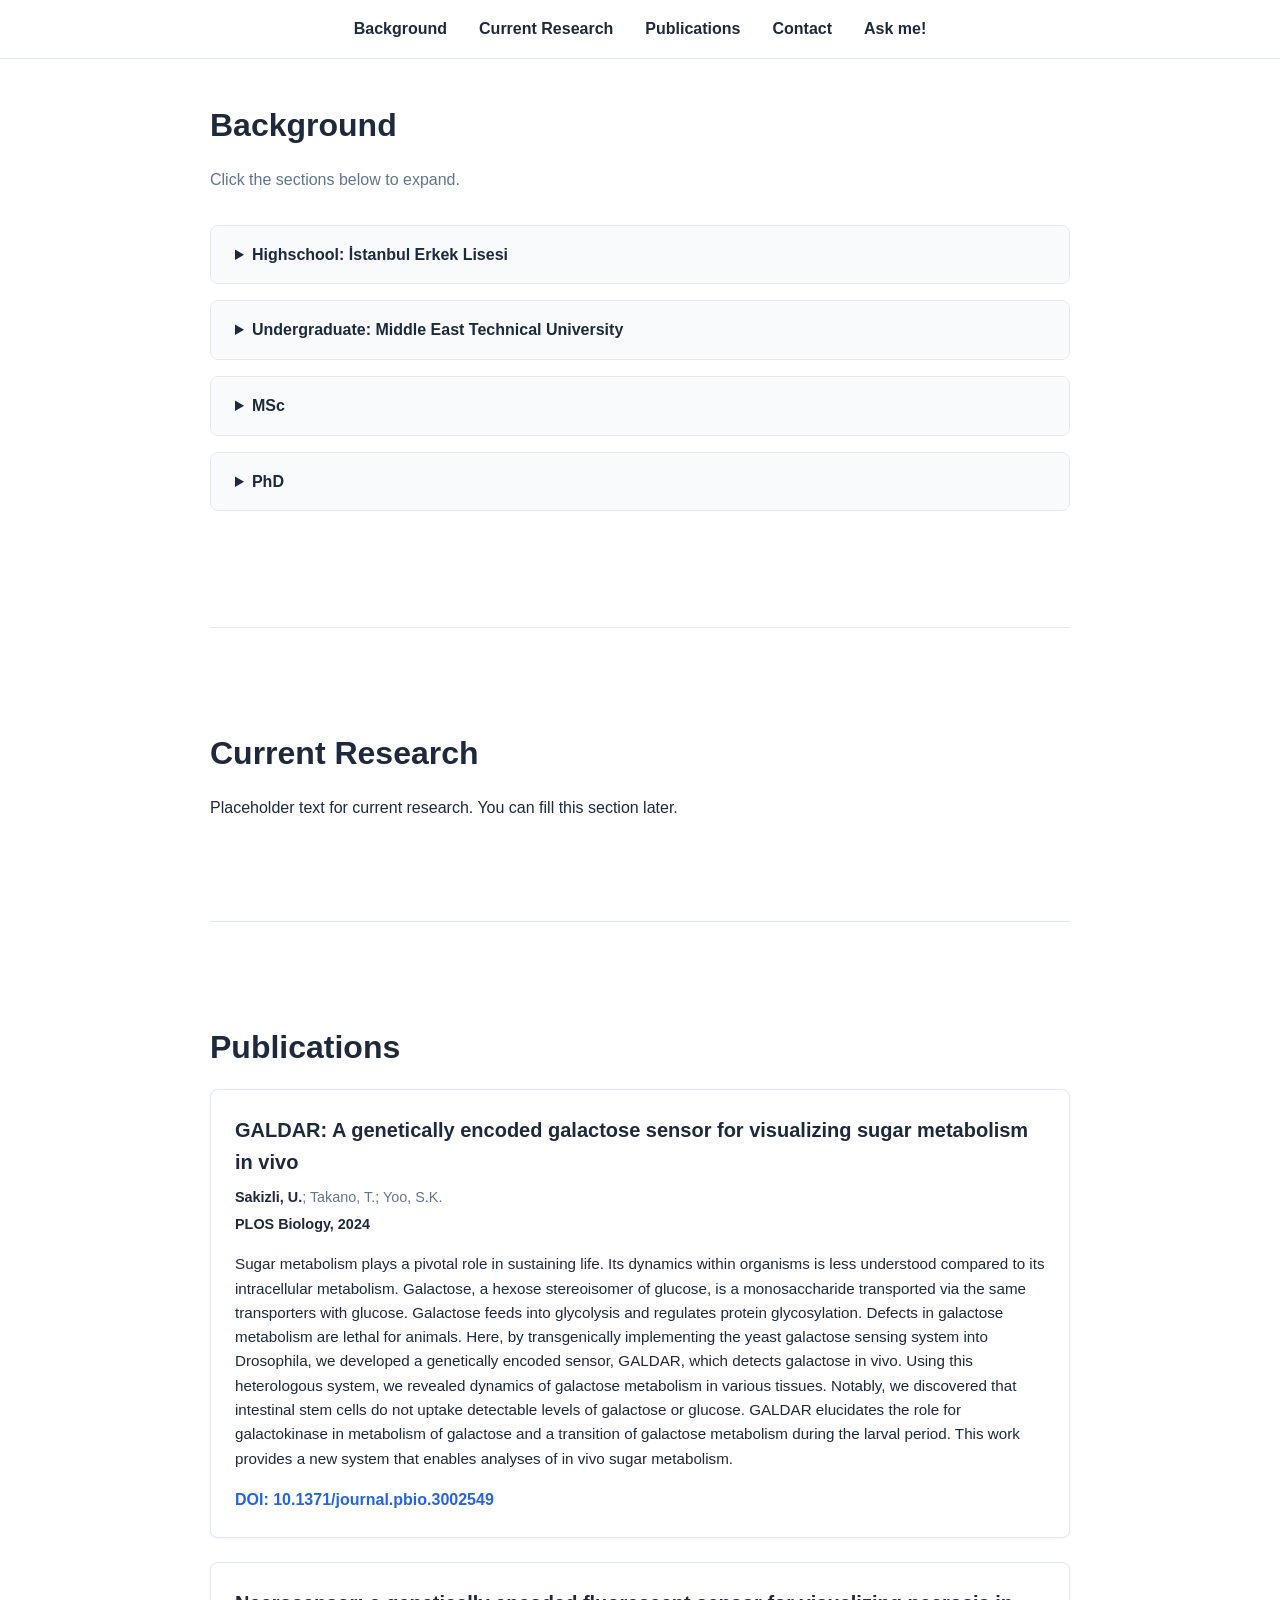
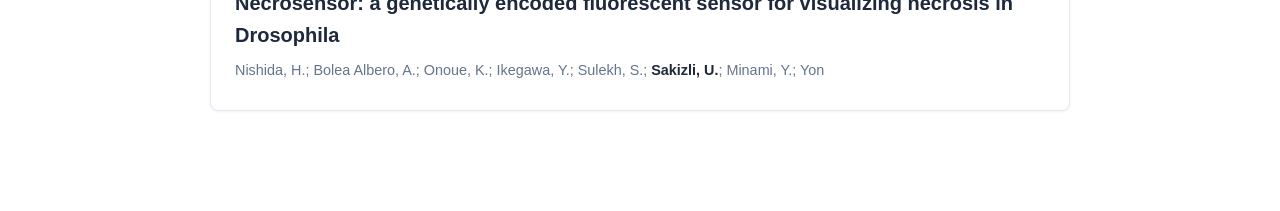
==== commit 100f1829: "Update index.html" ====
--- a/index.html
+++ b/index.html
@@ -14,6 +14,7 @@
     <nav>
       <ul>
         <li><a href="#section1">Background</a></li>
+        <li><a href="#section-research">Current Research</a></li>
         <li><a href="#section2">Publications</a></li>
         <li><a href="#section3">Contact</a></li>
         <li><a href="#section4">Ask me!</a></li>
@@ -59,76 +60,27 @@
         </div>
       </details>
     </section>
+
+    <section id="section-research" class="section">
+      <h2>Current Research</h2>
+      <p>Placeholder text for current research. You can fill this section later.</p>
+    </section>
     
     <section id="section2" class="section">
       <h2>Publications</h2>
       <div class="publication-list">
-        
+
         <div class="publication-card">
           <div class="publication-content">
-            <h3>Purinergic signalling selectively modulates maintenance but not repair neurogenesis in the zebrafish olfactory epithelium</h3>
-            <p class="authors">Demirler, M.C.*; <span class="author-bold">Sakizli, U.*</span>; Bali, B.*; Kocagöz, Y.; Eski, S.E.; Ergönen, A.; Alkiraz, A.S.; Bayramli, X.; Hassenklöver, T.; Manzini, I., Fuss, S.H. (*:Equal contribution)</p>
-            <p class="publication-year">FEBS Journal, 2019</p>
-            <p class="description">Zebrafish olfactory epithelium is a dynamic environment where neurons are constantly lost and generated. Since extracellular ATP is a strong damage associated molecular pattern, we investigated the possible role of purinergic signaling in stem cell regulation upon neuronal loss and found out that indeed exposure to extracellular ATP, in a purinergic receptor dependent manner, causes stem cells to generate olfactory neurons.</p>
-            <a href="https://febs.onlinelibrary.wiley.com/doi/full/10.1111/febs.15170" target="_blank" class="publication-link">DOI: 10.1111/febs.15170</a>
-          </div>
-          <div class="publication-image">
-            <img src="images/febs.jpg" alt="FEBS Journal Graphical Abstract">
+            <h3>GALDAR: A genetically encoded galactose sensor for visualizing sugar metabolism in vivo</h3>
+            <p class="authors"><span class="author-bold">Sakizli, U.</span>; Takano, T.; Yoo, S.K.</p>
+            <p class="publication-year">PLOS Biology, 2024</p>
+            <p class="description">Sugar metabolism plays a pivotal role in sustaining life. Its dynamics within organisms is less understood compared to its intracellular metabolism. Galactose, a hexose stereoisomer of glucose, is a monosaccharide transported via the same transporters with glucose. Galactose feeds into glycolysis and regulates protein glycosylation. Defects in galactose metabolism are lethal for animals. Here, by transgenically implementing the yeast galactose sensing system into Drosophila, we developed a genetically encoded sensor, GALDAR, which detects galactose in vivo. Using this heterologous system, we revealed dynamics of galactose metabolism in various tissues. Notably, we discovered that intestinal stem cells do not uptake detectable levels of galactose or glucose. GALDAR elucidates the role for galactokinase in metabolism of galactose and a transition of galactose metabolism during the larval period. This work provides a new system that enables analyses of in vivo sugar metabolism.</p>
+            <a href="https://journals.plos.org/plosbiology/article?id=10.1371/journal.pbio.3002549" target="_blank" class="publication-link">DOI: 10.1371/journal.pbio.3002549</a>
           </div>
         </div>
 
         <div class="publication-card">
           <div class="publication-content">
-            <h3>Patterned Arrangements of Olfactory Receptor Gene Expression in Zebrafish are Established by Radial Movement of Specified Olfactory Sensory Neurons</h3>
-            <p class="authors">Bayramli, X.; Kocagöz, Y.; <span class="author-bold">Sakizli, U.</span>; Fuss, S.H.</p>
-            <p class="publication-year">Scientific Reports, 2017</p>
-            <p class="description">Commonly, olfactory receptor gene expression is spatially organized in the olfactory epithelium. However, the mechanism of this phenomenon is not well understood. We found out that olfactory neurons with specific receptor gene expressions are generated by stem cells which reside in specialized proliferation zones and move inwards into the zebrafish olfactory epithelium in time which results in a patterned arrangement of olfactory receptor gene expression.</p>
-            <a href="https://www.nature.com/articles/s41598-017-06041-1" target="_blank" class="publication-link">DOI: 10.1038/s41598-017-06041-1</a>
-          </div>
-        </div>
-
-      </div>
-    </section>
-    
-    <section id="section3" class="section">
-      <h2>Contact</h2>
-      <p>Contact me at <strong>uguraltcizgican(at)gmail.com</strong></p>
-      
-      <div class="social-links">
-        <a href="https://twitter.com/hitsujican" target="_blank" class="social-item">
-          <img src="images/twitter-logo.png" alt="Twitter">
-          <span>@hitsujican</span>
-        </a>
-        <a href="https://www.linkedin.com/in/u%C4%9Furcan-sak%C4%B1zl%C4%B1-64880514b/" target="_blank" class="social-item">
-          <img src="images/linkedin-logo.png" alt="LinkedIn">
-          <span>@Uğurcan Sakızlı</span>
-        </a>
-        <a href="https://evrimagaci.org/babalus116" target="_blank" class="social-item">
-          <img src="images/evrim-logo.webp" alt="Evrim Agaci">
-          <span>@Uğurcan Sakızlı</span>
-        </a>
-      </div>
-    </section>
-
-    <section id="section4" class="section">
-      <h2>Ask me!</h2>
-      <form id="fs-frm" name="simple-contact-form" accept-charset="utf-8" action="https://formspree.io/f/myyqjyly" method="post" class="contact-form">
-        <fieldset id="fs-frm-inputs">
-          <div class="form-group">
-            <label for="full-name">Full Name</label>
-            <input type="text" name="name" id="full-name" placeholder="First and Last" required="">
-          </div>
-          <div class="form-group">
-            <label for="message">Message</label>
-            <textarea rows="5" name="message" id="message" placeholder="Type your question here..." required=""></textarea>
-          </div>
-          <input type="hidden" name="_subject" id="email-subject" value="Contact Form Submission">
-        </fieldset>
-        <button type="submit" class="submit-btn">Submit</button>
-      </form>
-    </section>
-  </main>
-  
-  <script src="script.js"></script>
-</body>
-</html>
+            <h3>Necrosensor: a genetically encoded fluorescent sensor for visualizing necrosis in Drosophila</h3>
+            <p class="authors">Nishida, H.; Bolea Albero, A.; Onoue, K.; Ikegawa, Y.; Sulekh, S.; <span class="author-bold">Sakizli, U.</span>; Minami, Y.; Yon
--- a/styles.css
+++ b/styles.css
@@ -1,162 +1,245 @@
-body {
-  font-family: Arial, sans-serif;
+:root {
+  --primary-color: #2563eb;
+  --bg-color: #ffffff;
+  --bg-alt: #f8fafc;
+  --text-main: #1e293b;
+  --text-muted: #64748b;
+  --border-color: #e2e8f0;
+  --header-bg: rgba(255, 255, 255, 0.95);
+}
+
+* {
+  box-sizing: border-box;
   margin: 0;
   padding: 0;
 }
 
-nav {
-  background-color: #333;
-  color: #fff;
-  text-align: center;
-  padding: 10px 0;
-}
-
-nav ul {
-  list-style: none;
-  margin: 0;
-  padding: 0;
-}
-
-nav ul li {
-  display: inline;
-  margin-right: 20px;
-}
-
-nav ul li a {
-  color: #fff;
-  text-decoration: none;
-  font-size: 18px;
-}
-
-nav ul li a:hover {
-  background-color: white;
-  color: #333;
-}
-
+body {
+  font-family: 'Inter', Arial, sans-serif;
+  color: var(--text-main);
+  background-color: var(--bg-color);
+  line-height: 1.6;
+}
+
+/* Typography */
+h2 {
+  font-size: 2rem;
+  margin-bottom: 1rem;
+  color: var(--text-main);
+}
+.subtitle {
+  color: var(--text-muted);
+  margin-bottom: 2rem;
+}
+
+/* Layout */
+.container {
+  max-width: 900px;
+  margin: 0 auto;
+  padding: 0 20px;
+}
 .section {
-  padding: 80px 20px;
-  text-align: left;
-}
-
-.section:nth-child(odd) {
-  background-color: #f5f5f5;
-}
-
+  padding: 100px 0;
+  border-bottom: 1px solid var(--border-color);
+}
+.section:last-child {
+  border-bottom: none;
+}
+
+/* Navigation */
 .fixed-header {
   position: fixed;
   top: 0;
-  left: 0;
   width: 100%;
-  background-color: #000;
-  padding: 20px 0;
-  box-shadow: 0px 2px 5px rgba(0, 0, 0, 0.1);
+  background-color: var(--header-bg);
+  backdrop-filter: blur(5px);
+  border-bottom: 1px solid var(--border-color);
   z-index: 1000;
-}
-
-.twitter-profile a {
+  padding: 1rem 0;
+}
+nav ul {
+  display: flex;
+  justify-content: center;
+  list-style: none;
+  gap: 2rem;
+}
+nav a {
+  text-decoration: none;
+  color: var(--text-main);
+  font-weight: 600;
+  transition: color 0.2s ease;
+}
+nav a:hover {
+  color: var(--primary-color);
+}
+
+/* Accordion (Background Section) */
+.accordion {
+  margin-bottom: 1rem;
+  border: 1px solid var(--border-color);
+  border-radius: 8px;
+  background-color: var(--bg-color);
+  overflow: hidden;
+}
+.accordion summary {
+  padding: 1rem 1.5rem;
+  font-weight: 600;
+  cursor: pointer;
+  background-color: var(--bg-alt);
+  user-select: none;
+}
+.accordion summary:hover {
+  background-color: #f1f5f9;
+}
+.accordion-content {
+  padding: 1.5rem;
+  border-top: 1px solid var(--border-color);
+}
+.accordion-content p {
+  margin-bottom: 0.75rem;
+}
+
+/* Publications */
+.publication-list {
+  display: flex;
+  flex-direction: column;
+  gap: 1.5rem;
+}
+.publication-card {
+  display: flex;
+  flex-direction: column;
+  border: 1px solid var(--border-color);
+  border-radius: 8px;
+  background-color: var(--bg-color);
+  overflow: hidden;
+  box-shadow: 0 1px 3px rgba(0,0,0,0.05);
+}
+.publication-content {
+  padding: 1.5rem;
+  flex: 1;
+}
+.publication-content h3 {
+  font-size: 1.25rem;
+  margin-bottom: 0.5rem;
+}
+.authors {
+  color: var(--text-muted);
+  font-size: 0.9rem;
+  margin-bottom: 0.25rem;
+}
+.author-bold {
+  font-weight: 700;
+  color: var(--text-main);
+}
+.publication-year {
+  font-weight: 600;
+  font-size: 0.9rem;
+  margin-bottom: 1rem;
+}
+.description {
+  margin-bottom: 1rem;
+  font-size: 0.95rem;
+}
+.publication-link {
   display: inline-block;
+  color: var(--primary-color);
   text-decoration: none;
-  color: #1DA1F2;
-  margin-top: 10px;
-}
-
-.twitter-profile img {
-  vertical-align: middle;
+  font-weight: 600;
+}
+.publication-link:hover {
+  text-decoration: underline;
+}
+.publication-image {
+  background-color: var(--bg-alt);
+  display: flex;
+  align-items: center;
+  justify-content: center;
+  padding: 1rem;
+  border-top: 1px solid var(--border-color);
+}
+.publication-image img {
+  max-width: 100%;
+  height: auto;
+  border-radius: 4px;
+}
+
+@media (min-width: 768px) {
+  .publication-card {
+    flex-direction: row;
+  }
+  .publication-image {
+    width: 250px;
+    border-top: none;
+    border-left: 1px solid var(--border-color);
+  }
+}
+
+/* Contact Links */
+.social-links {
+  display: flex;
+  flex-direction: column;
+  gap: 1rem;
+  margin-top: 1.5rem;
+}
+.social-item {
+  display: flex;
+  align-items: center;
+  gap: 0.5rem;
+  text-decoration: none;
+  color: var(--text-main);
+  font-weight: 600;
+  padding: 0.5rem;
+  border: 1px solid var(--border-color);
+  border-radius: 8px;
+  width: max-content;
+  transition: background 0.2s;
+}
+.social-item:hover {
+  background-color: var(--bg-alt);
+}
+.social-item img {
   width: 24px;
   height: 24px;
-  margin-right: 5px;
-}
-
-.publication-list {
-  list-style: none;
-  padding: 0;
-  margin: 0;
-}
-
-.publication-list .publication-item {
-  display: flex;
-  align-items: center;
-  margin-bottom: 20px;
-  padding: 20px;
-  border: 1px solid #ccc;
-  border-radius: 5px;
-}
-
-.publication-list .publication-content {
-  flex: 1;
-}
-
-.publication-list .publication-image {
-  width: 30%;
-  margin-left: auto;
-  position: relative;
-  text-align: right;
-}
-
-.publication-list .publication-image img {
-  width: 30%;
-  height: auto;
-  opacity: 0;
-  transition: opacity 0.3s;
-}
-
-.publication-list .publication-item:hover .publication-image img {
-  opacity: 1;
-}
-
-.publication-year {
-  display: block; /* Display the year on a new line */
-  font-style: italic; /* Make it italic */
-  margin-top: 5px; /* Adjust the spacing */
-}
-
-.authors {
-  display: block; 
-  margin-top: 5px; /* Adjust the spacing */
-}
-
-.author-bold {
-  font-weight: bold;
-}
-
-.description {
-  display: block; 
-  margin-top: 5px; /* Adjust the spacing */
-}
-
-.linkedin-profile a {
-  display: inline-block;
-  text-decoration: none;
-  color: #1DA1F2;
-  margin-top: 10px;
-}
-
-.linkedin-profile img {
-  vertical-align: middle;
-  width: 24px;
-  height: 24px;
-  margin-right: 5px;
-}
-
-.evrim-profile a {
-  display: inline-block;
-  text-decoration: none;
-  color: #1DA1F2;
-  margin-top: 10px;
-}
-
-.evrim-profile img {
-  vertical-align: middle;
-  width: 24px;
-  height: 24px;
-  margin-right: 5px;
-}
-
-.publication-link {
-  color: #333; /* Change link color */
-  text-decoration: none; /* Remove underline */
-}
-
-.publication-link:hover {
-  text-decoration: underline; /* Add underline on hover */
-}
+}
+
+/* Form Styles */
+.contact-form fieldset {
+  border: none;
+}
+.form-group {
+  margin-bottom: 1.5rem;
+}
+.form-group label {
+  display: block;
+  font-weight: 600;
+  margin-bottom: 0.5rem;
+}
+.form-group input,
+.form-group textarea {
+  width: 100%;
+  padding: 0.75rem;
+  border: 1px solid var(--border-color);
+  border-radius: 6px;
+  font-family: inherit;
+  font-size: 1rem;
+}
+.form-group input:focus,
+.form-group textarea:focus {
+  outline: none;
+  border-color: var(--primary-color);
+  box-shadow: 0 0 0 3px rgba(37, 99, 235, 0.1);
+}
+.submit-btn {
+  background-color: var(--text-main);
+  color: white;
+  padding: 0.75rem 1.5rem;
+  border: none;
+  border-radius: 6px;
+  font-size: 1rem;
+  font-weight: 600;
+  cursor: pointer;
+  transition: background 0.2s;
+}
+.submit-btn:hover {
+  background-color: var(--primary-color);
+}
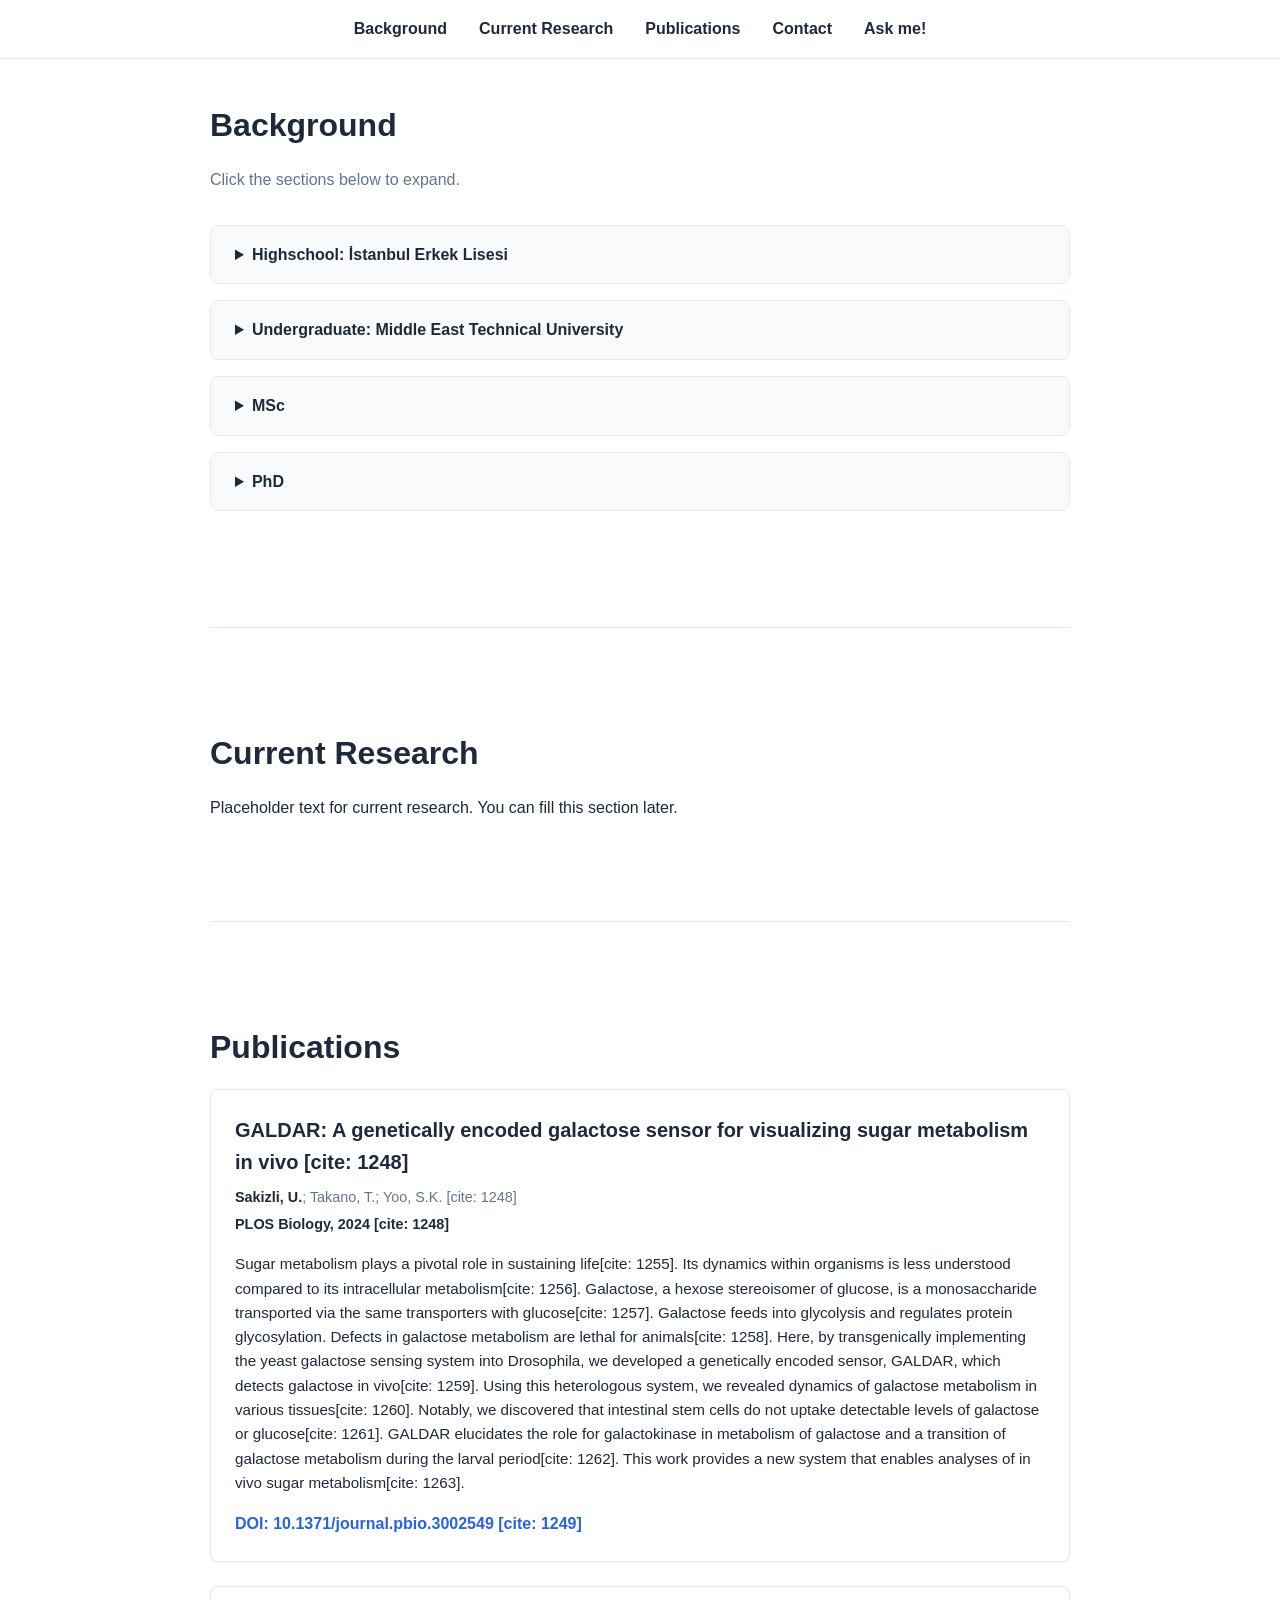
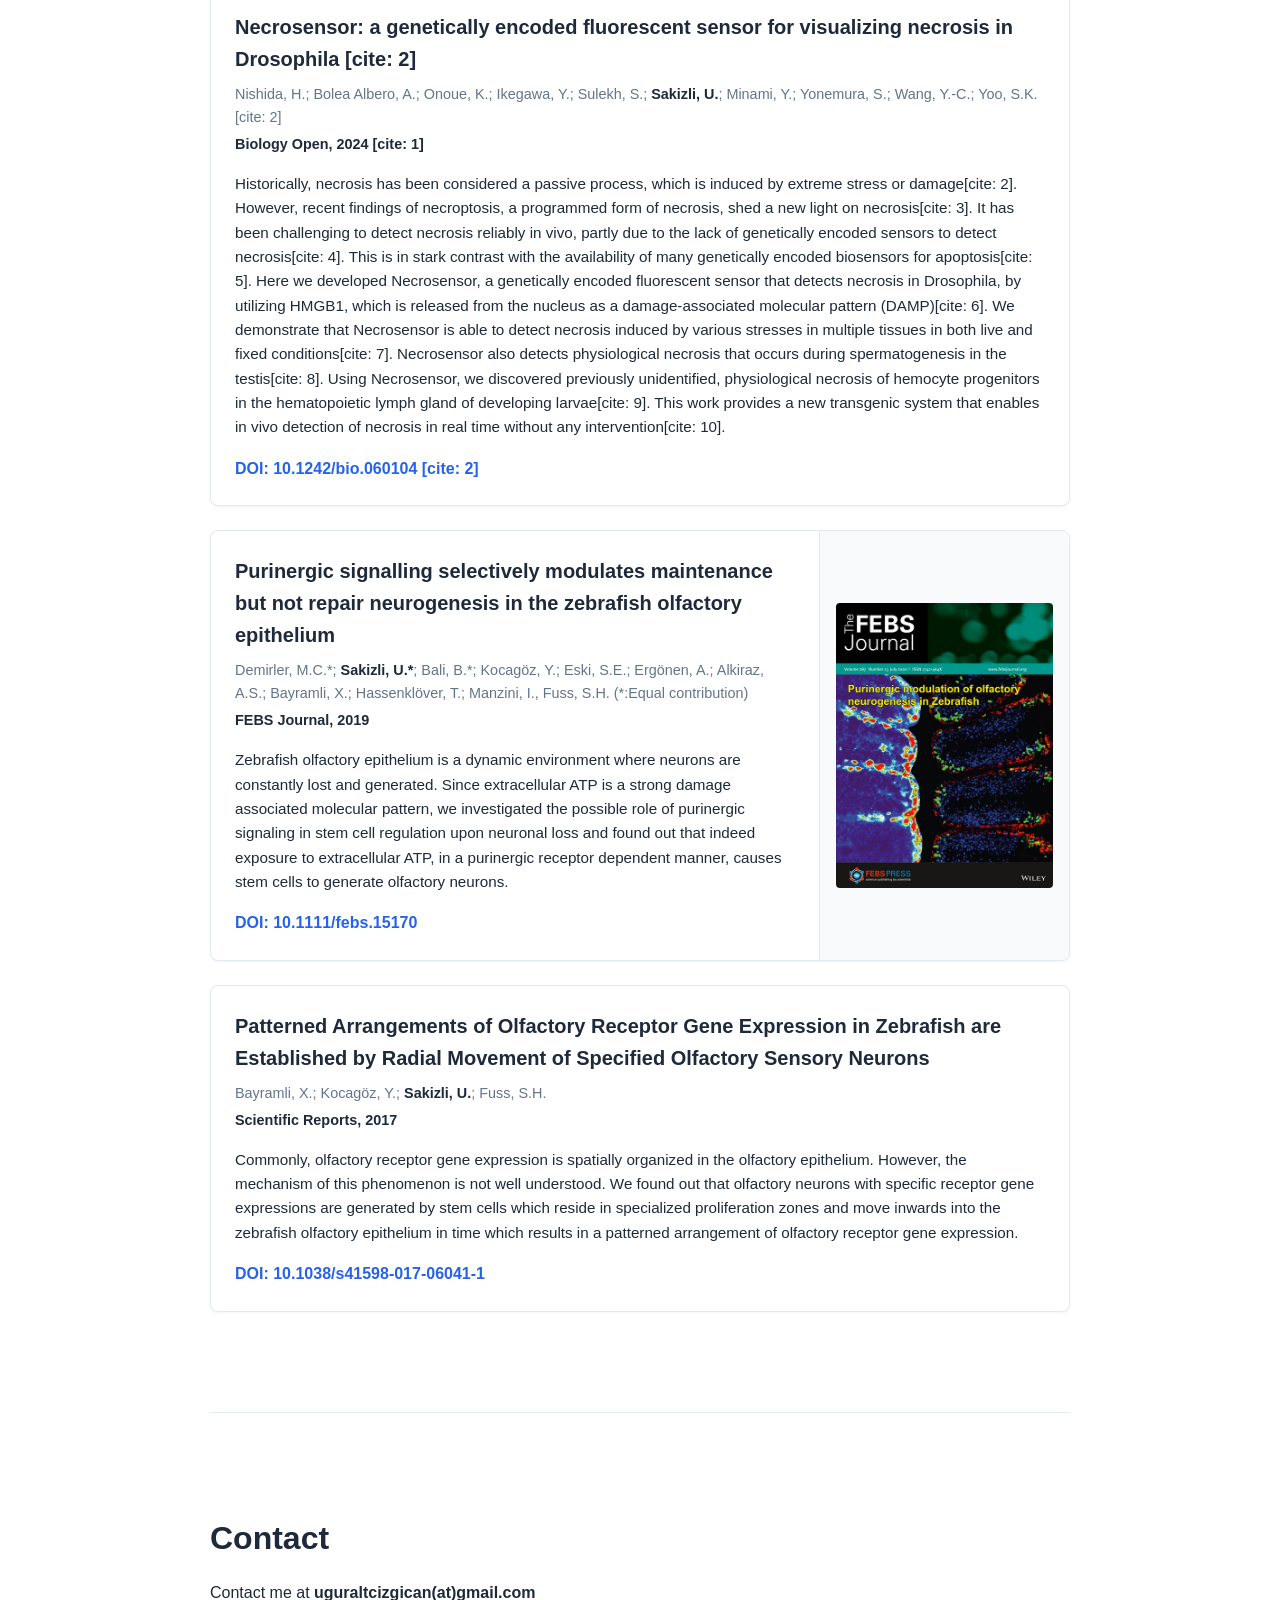
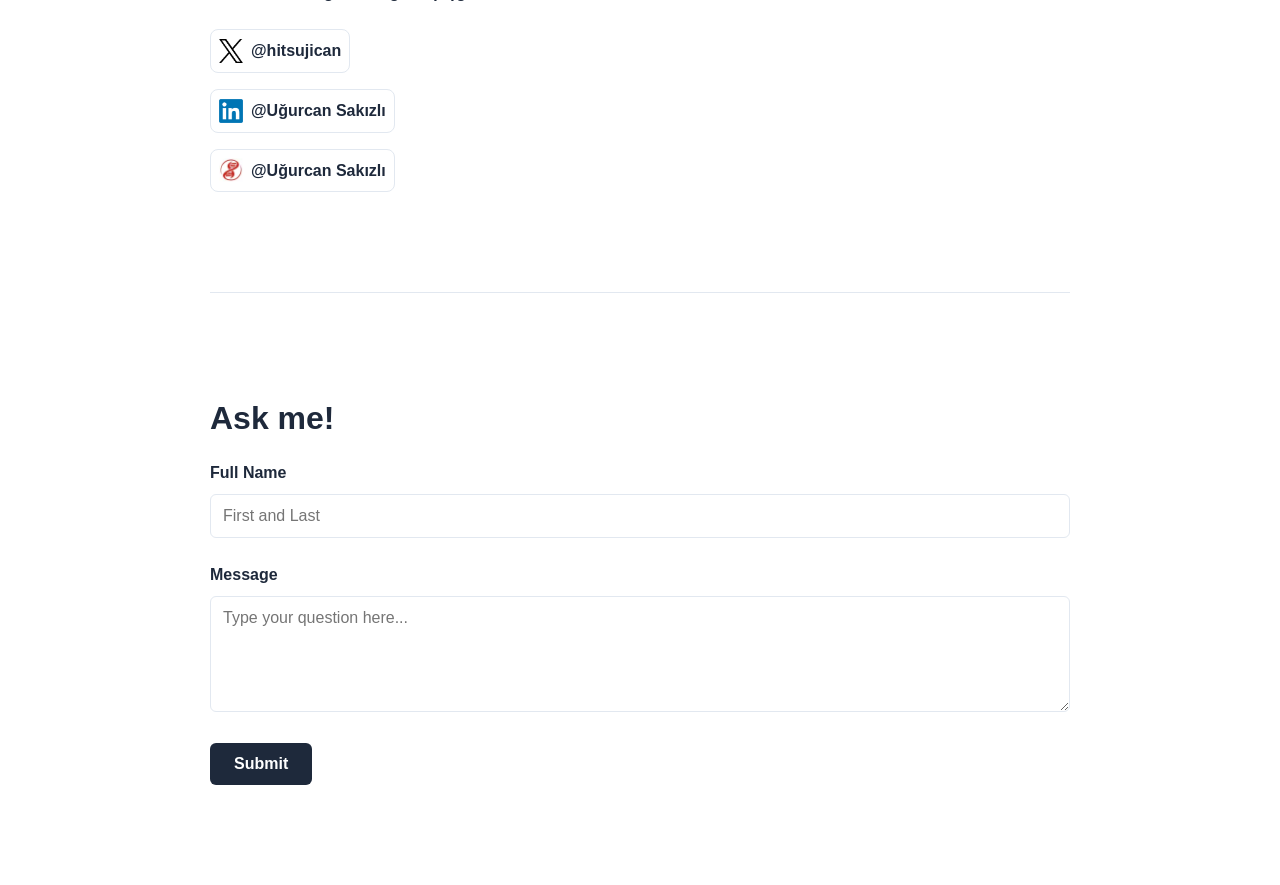
==== commit fa71bf38: "Update index.html" ====
--- a/index.html
+++ b/index.html
@@ -72,15 +72,89 @@
 
         <div class="publication-card">
           <div class="publication-content">
-            <h3>GALDAR: A genetically encoded galactose sensor for visualizing sugar metabolism in vivo</h3>
-            <p class="authors"><span class="author-bold">Sakizli, U.</span>; Takano, T.; Yoo, S.K.</p>
-            <p class="publication-year">PLOS Biology, 2024</p>
-            <p class="description">Sugar metabolism plays a pivotal role in sustaining life. Its dynamics within organisms is less understood compared to its intracellular metabolism. Galactose, a hexose stereoisomer of glucose, is a monosaccharide transported via the same transporters with glucose. Galactose feeds into glycolysis and regulates protein glycosylation. Defects in galactose metabolism are lethal for animals. Here, by transgenically implementing the yeast galactose sensing system into Drosophila, we developed a genetically encoded sensor, GALDAR, which detects galactose in vivo. Using this heterologous system, we revealed dynamics of galactose metabolism in various tissues. Notably, we discovered that intestinal stem cells do not uptake detectable levels of galactose or glucose. GALDAR elucidates the role for galactokinase in metabolism of galactose and a transition of galactose metabolism during the larval period. This work provides a new system that enables analyses of in vivo sugar metabolism.</p>
-            <a href="https://journals.plos.org/plosbiology/article?id=10.1371/journal.pbio.3002549" target="_blank" class="publication-link">DOI: 10.1371/journal.pbio.3002549</a>
+            <h3>GALDAR: A genetically encoded galactose sensor for visualizing sugar metabolism in vivo [cite: 1248]</h3>
+            <p class="authors"><span class="author-bold">Sakizli, U.</span>; Takano, T.; Yoo, S.K. [cite: 1248]</p>
+            <p class="publication-year">PLOS Biology, 2024 [cite: 1248]</p>
+            <p class="description">Sugar metabolism plays a pivotal role in sustaining life[cite: 1255]. Its dynamics within organisms is less understood compared to its intracellular metabolism[cite: 1256]. Galactose, a hexose stereoisomer of glucose, is a monosaccharide transported via the same transporters with glucose[cite: 1257]. Galactose feeds into glycolysis and regulates protein glycosylation. Defects in galactose metabolism are lethal for animals[cite: 1258]. Here, by transgenically implementing the yeast galactose sensing system into Drosophila, we developed a genetically encoded sensor, GALDAR, which detects galactose in vivo[cite: 1259]. Using this heterologous system, we revealed dynamics of galactose metabolism in various tissues[cite: 1260]. Notably, we discovered that intestinal stem cells do not uptake detectable levels of galactose or glucose[cite: 1261]. GALDAR elucidates the role for galactokinase in metabolism of galactose and a transition of galactose metabolism during the larval period[cite: 1262]. This work provides a new system that enables analyses of in vivo sugar metabolism[cite: 1263].</p>
+            <a href="https://journals.plos.org/plosbiology/article?id=10.1371/journal.pbio.3002549" target="_blank" class="publication-link">DOI: 10.1371/journal.pbio.3002549 [cite: 1249]</a>
           </div>
         </div>
 
         <div class="publication-card">
           <div class="publication-content">
-            <h3>Necrosensor: a genetically encoded fluorescent sensor for visualizing necrosis in Drosophila</h3>
-            <p class="authors">Nishida, H.; Bolea Albero, A.; Onoue, K.; Ikegawa, Y.; Sulekh, S.; <span class="author-bold">Sakizli, U.</span>; Minami, Y.; Yon
+            <h3>Necrosensor: a genetically encoded fluorescent sensor for visualizing necrosis in Drosophila [cite: 2]</h3>
+            <p class="authors">Nishida, H.; Bolea Albero, A.; Onoue, K.; Ikegawa, Y.; Sulekh, S.; <span class="author-bold">Sakizli, U.</span>; Minami, Y.; Yonemura, S.; Wang, Y.-C.; Yoo, S.K. [cite: 2]</p>
+            <p class="publication-year">Biology Open, 2024 [cite: 1]</p>
+            <p class="description">Historically, necrosis has been considered a passive process, which is induced by extreme stress or damage[cite: 2]. However, recent findings of necroptosis, a programmed form of necrosis, shed a new light on necrosis[cite: 3]. It has been challenging to detect necrosis reliably in vivo, partly due to the lack of genetically encoded sensors to detect necrosis[cite: 4]. This is in stark contrast with the availability of many genetically encoded biosensors for apoptosis[cite: 5]. Here we developed Necrosensor, a genetically encoded fluorescent sensor that detects necrosis in Drosophila, by utilizing HMGB1, which is released from the nucleus as a damage-associated molecular pattern (DAMP)[cite: 6]. We demonstrate that Necrosensor is able to detect necrosis induced by various stresses in multiple tissues in both live and fixed conditions[cite: 7]. Necrosensor also detects physiological necrosis that occurs during spermatogenesis in the testis[cite: 8]. Using Necrosensor, we discovered previously unidentified, physiological necrosis of hemocyte progenitors in the hematopoietic lymph gland of developing larvae[cite: 9]. This work provides a new transgenic system that enables in vivo detection of necrosis in real time without any intervention[cite: 10].</p>
+            <a href="https://journals.biologists.com/bio/article/13/1/bio060104/342473" target="_blank" class="publication-link">DOI: 10.1242/bio.060104 [cite: 2]</a>
+          </div>
+        </div>
+        
+        <div class="publication-card">
+          <div class="publication-content">
+            <h3>Purinergic signalling selectively modulates maintenance but not repair neurogenesis in the zebrafish olfactory epithelium</h3>
+            <p class="authors">Demirler, M.C.*; <span class="author-bold">Sakizli, U.*</span>; Bali, B.*; Kocagöz, Y.; Eski, S.E.; Ergönen, A.; Alkiraz, A.S.; Bayramli, X.; Hassenklöver, T.; Manzini, I., Fuss, S.H. (*:Equal contribution)</p>
+            <p class="publication-year">FEBS Journal, 2019</p>
+            <p class="description">Zebrafish olfactory epithelium is a dynamic environment where neurons are constantly lost and generated. Since extracellular ATP is a strong damage associated molecular pattern, we investigated the possible role of purinergic signaling in stem cell regulation upon neuronal loss and found out that indeed exposure to extracellular ATP, in a purinergic receptor dependent manner, causes stem cells to generate olfactory neurons.</p>
+            <a href="https://febs.onlinelibrary.wiley.com/doi/full/10.1111/febs.15170" target="_blank" class="publication-link">DOI: 10.1111/febs.15170</a>
+          </div>
+          <div class="publication-image">
+            <img src="images/febs.jpg" alt="FEBS Journal Graphical Abstract">
+          </div>
+        </div>
+
+        <div class="publication-card">
+          <div class="publication-content">
+            <h3>Patterned Arrangements of Olfactory Receptor Gene Expression in Zebrafish are Established by Radial Movement of Specified Olfactory Sensory Neurons</h3>
+            <p class="authors">Bayramli, X.; Kocagöz, Y.; <span class="author-bold">Sakizli, U.</span>; Fuss, S.H.</p>
+            <p class="publication-year">Scientific Reports, 2017</p>
+            <p class="description">Commonly, olfactory receptor gene expression is spatially organized in the olfactory epithelium. However, the mechanism of this phenomenon is not well understood. We found out that olfactory neurons with specific receptor gene expressions are generated by stem cells which reside in specialized proliferation zones and move inwards into the zebrafish olfactory epithelium in time which results in a patterned arrangement of olfactory receptor gene expression.</p>
+            <a href="https://www.nature.com/articles/s41598-017-06041-1" target="_blank" class="publication-link">DOI: 10.1038/s41598-017-06041-1</a>
+          </div>
+        </div>
+
+      </div>
+    </section>
+    
+    <section id="section3" class="section">
+      <h2>Contact</h2>
+      <p>Contact me at <strong>uguraltcizgican(at)gmail.com</strong></p>
+      
+      <div class="social-links">
+        <a href="https://twitter.com/hitsujican" target="_blank" class="social-item">
+          <img src="images/twitter-logo.png" alt="Twitter">
+          <span>@hitsujican</span>
+        </a>
+        <a href="https://www.linkedin.com/in/u%C4%9Furcan-sak%C4%B1zl%C4%B1-64880514b/" target="_blank" class="social-item">
+          <img src="images/linkedin-logo.png" alt="LinkedIn">
+          <span>@Uğurcan Sakızlı</span>
+        </a>
+        <a href="https://evrimagaci.org/babalus116" target="_blank" class="social-item">
+          <img src="images/evrim-logo.webp" alt="Evrim Agaci">
+          <span>@Uğurcan Sakızlı</span>
+        </a>
+      </div>
+    </section>
+
+    <section id="section4" class="section">
+      <h2>Ask me!</h2>
+      <form id="fs-frm" name="simple-contact-form" accept-charset="utf-8" action="https://formspree.io/f/myyqjyly" method="post" class="contact-form">
+        <fieldset id="fs-frm-inputs">
+          <div class="form-group">
+            <label for="full-name">Full Name</label>
+            <input type="text" name="name" id="full-name" placeholder="First and Last" required="">
+          </div>
+          <div class="form-group">
+            <label for="message">Message</label>
+            <textarea rows="5" name="message" id="message" placeholder="Type your question here..." required=""></textarea>
+          </div>
+          <input type="hidden" name="_subject" id="email-subject" value="Contact Form Submission">
+        </fieldset>
+        <button type="submit" class="submit-btn">Submit</button>
+      </form>
+    </section>
+  </main>
+  
+  <script src="script.js"></script>
+</body>
+</html>
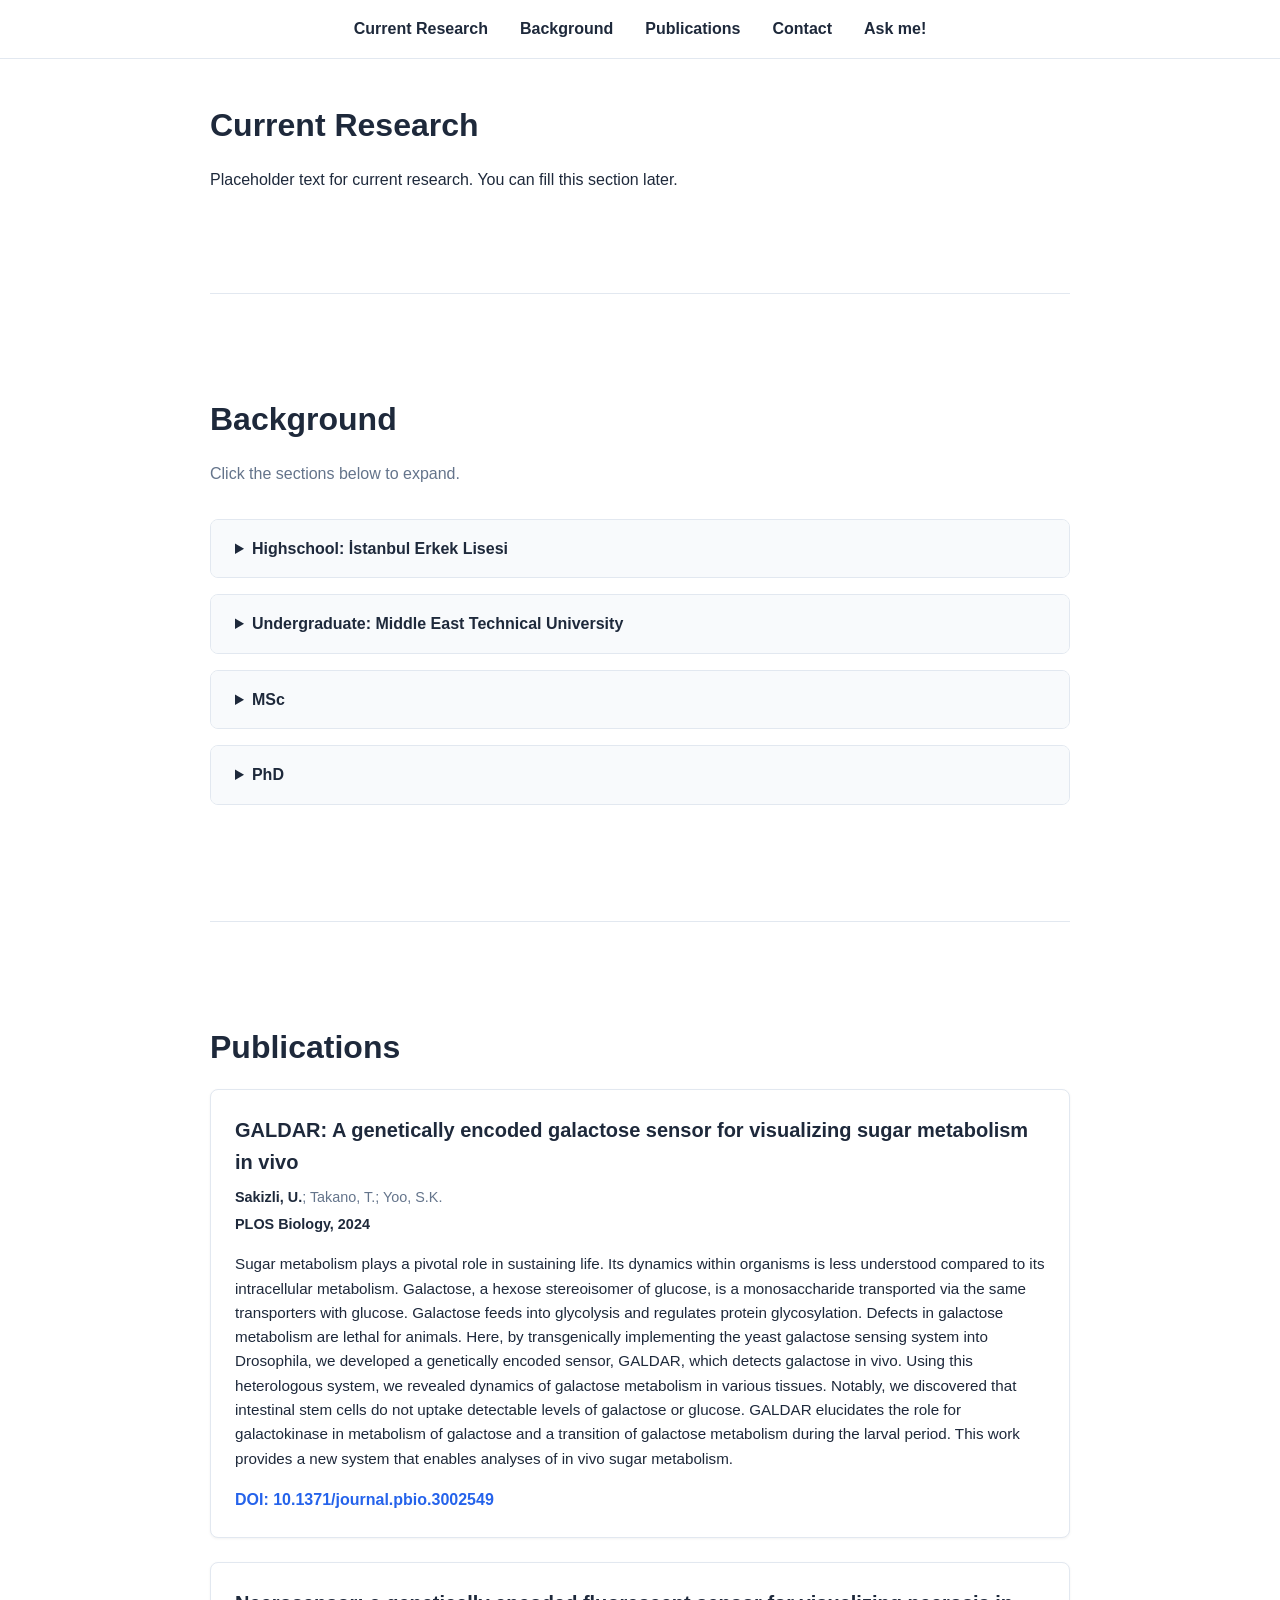
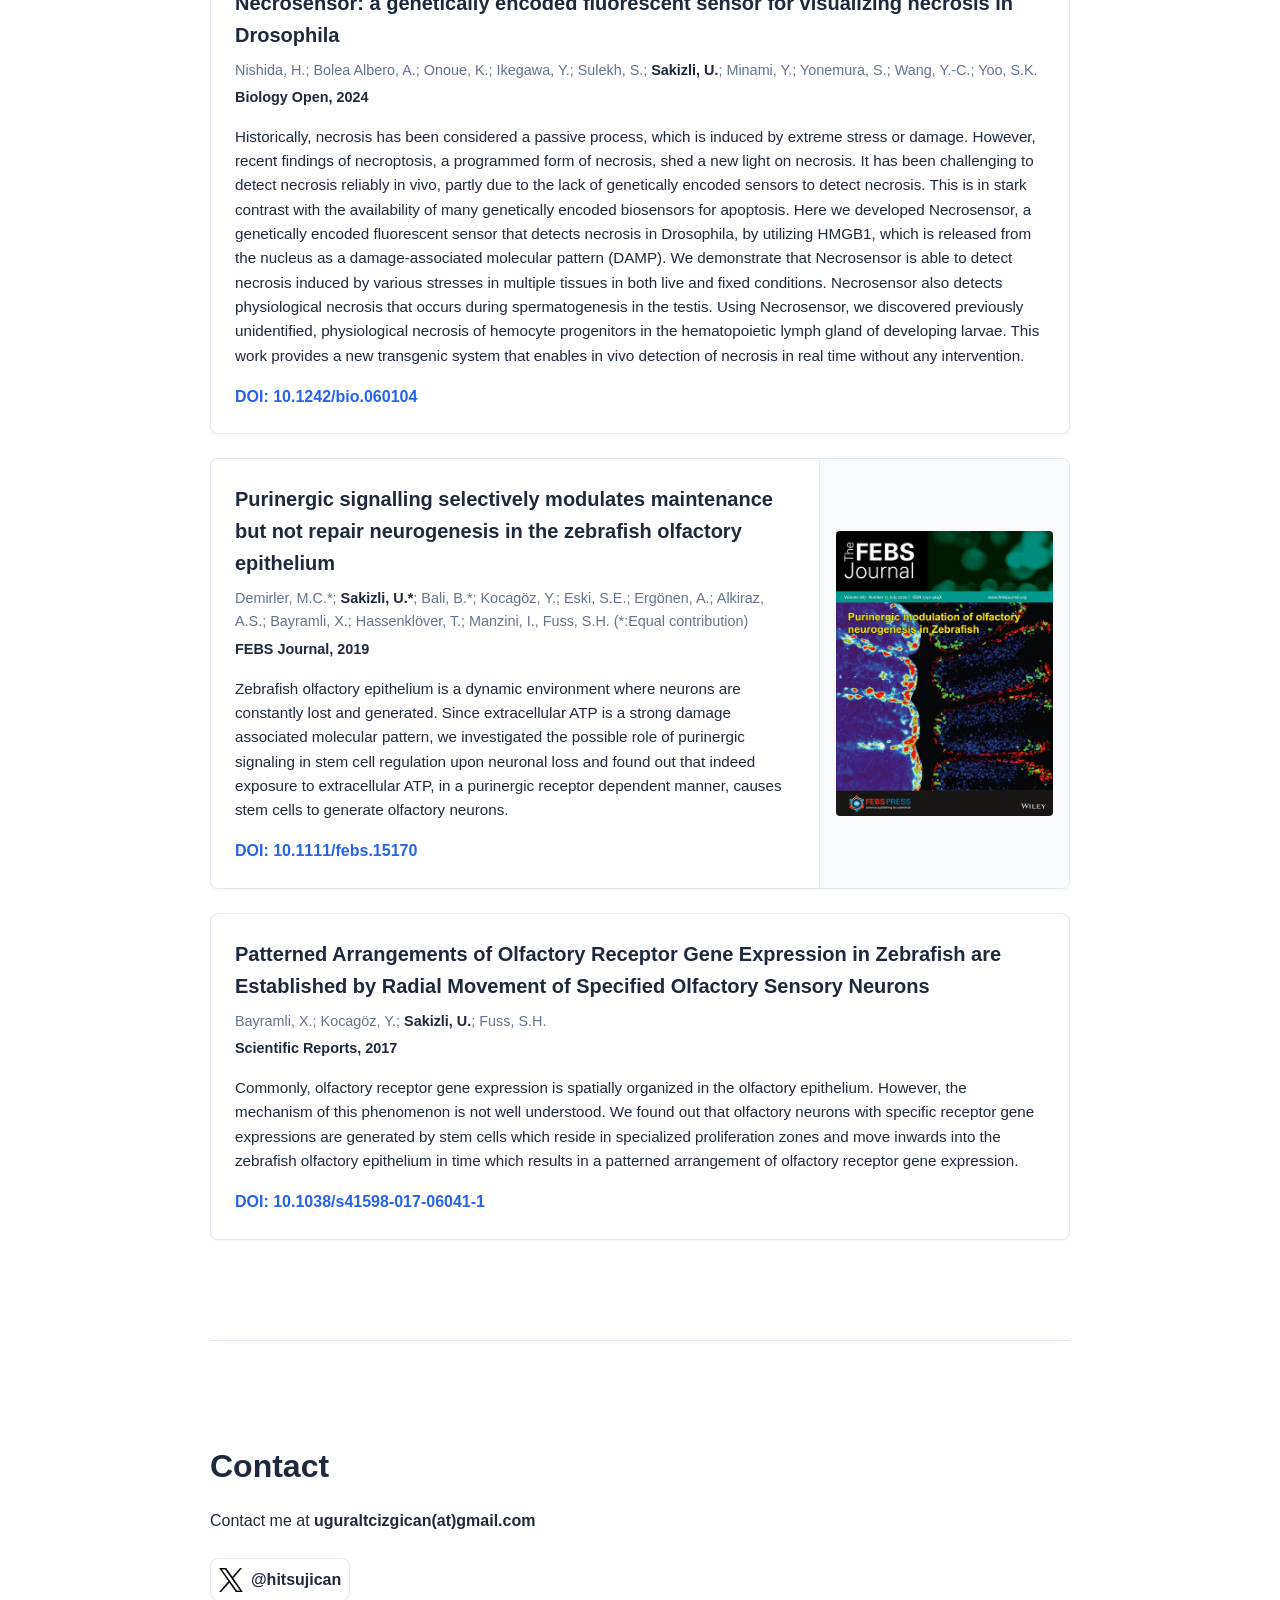
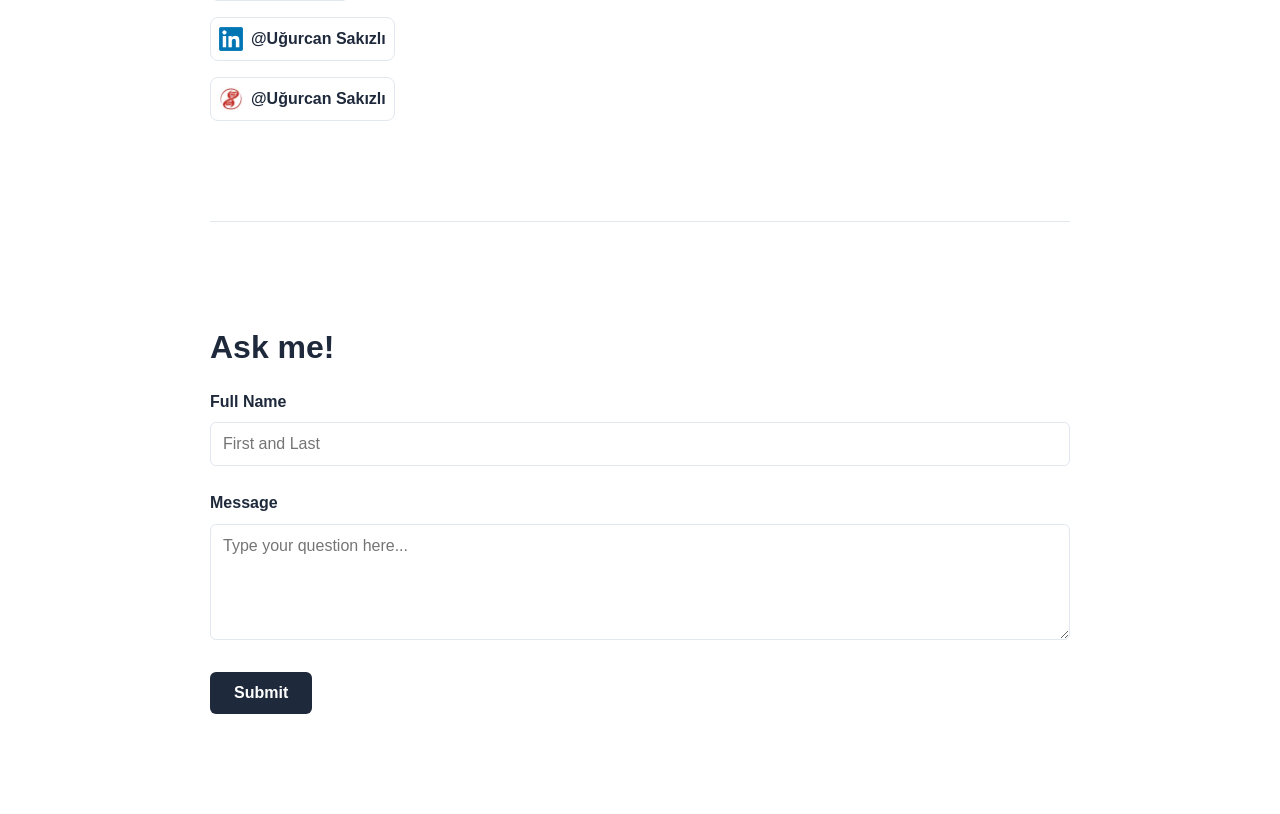
==== commit e092c6c7: "Update index.html" ====
--- a/index.html
+++ b/index.html
@@ -13,8 +13,8 @@
   <header class="fixed-header">
     <nav>
       <ul>
+        <li><a href="#section-research">Current Research</a></li>
         <li><a href="#section1">Background</a></li>
-        <li><a href="#section-research">Current Research</a></li>
         <li><a href="#section2">Publications</a></li>
         <li><a href="#section3">Contact</a></li>
         <li><a href="#section4">Ask me!</a></li>
@@ -23,6 +23,11 @@
   </header>
   
   <main class="container">
+    <section id="section-research" class="section">
+      <h2>Current Research</h2>
+      <p>Placeholder text for current research. You can fill this section later.</p>
+    </section>
+
     <section id="section1" class="section">
       <h2>Background</h2>
       <p class="subtitle">Click the sections below to expand.</p>
@@ -60,11 +65,6 @@
         </div>
       </details>
     </section>
-
-    <section id="section-research" class="section">
-      <h2>Current Research</h2>
-      <p>Placeholder text for current research. You can fill this section later.</p>
-    </section>
     
     <section id="section2" class="section">
       <h2>Publications</h2>
@@ -72,21 +72,21 @@
 
         <div class="publication-card">
           <div class="publication-content">
-            <h3>GALDAR: A genetically encoded galactose sensor for visualizing sugar metabolism in vivo [cite: 1248]</h3>
-            <p class="authors"><span class="author-bold">Sakizli, U.</span>; Takano, T.; Yoo, S.K. [cite: 1248]</p>
-            <p class="publication-year">PLOS Biology, 2024 [cite: 1248]</p>
-            <p class="description">Sugar metabolism plays a pivotal role in sustaining life[cite: 1255]. Its dynamics within organisms is less understood compared to its intracellular metabolism[cite: 1256]. Galactose, a hexose stereoisomer of glucose, is a monosaccharide transported via the same transporters with glucose[cite: 1257]. Galactose feeds into glycolysis and regulates protein glycosylation. Defects in galactose metabolism are lethal for animals[cite: 1258]. Here, by transgenically implementing the yeast galactose sensing system into Drosophila, we developed a genetically encoded sensor, GALDAR, which detects galactose in vivo[cite: 1259]. Using this heterologous system, we revealed dynamics of galactose metabolism in various tissues[cite: 1260]. Notably, we discovered that intestinal stem cells do not uptake detectable levels of galactose or glucose[cite: 1261]. GALDAR elucidates the role for galactokinase in metabolism of galactose and a transition of galactose metabolism during the larval period[cite: 1262]. This work provides a new system that enables analyses of in vivo sugar metabolism[cite: 1263].</p>
-            <a href="https://journals.plos.org/plosbiology/article?id=10.1371/journal.pbio.3002549" target="_blank" class="publication-link">DOI: 10.1371/journal.pbio.3002549 [cite: 1249]</a>
+            <h3>GALDAR: A genetically encoded galactose sensor for visualizing sugar metabolism in vivo</h3>
+            <p class="authors"><span class="author-bold">Sakizli, U.</span>; Takano, T.; Yoo, S.K.</p>
+            <p class="publication-year">PLOS Biology, 2024</p>
+            <p class="description">Sugar metabolism plays a pivotal role in sustaining life. Its dynamics within organisms is less understood compared to its intracellular metabolism. Galactose, a hexose stereoisomer of glucose, is a monosaccharide transported via the same transporters with glucose. Galactose feeds into glycolysis and regulates protein glycosylation. Defects in galactose metabolism are lethal for animals. Here, by transgenically implementing the yeast galactose sensing system into Drosophila, we developed a genetically encoded sensor, GALDAR, which detects galactose in vivo. Using this heterologous system, we revealed dynamics of galactose metabolism in various tissues. Notably, we discovered that intestinal stem cells do not uptake detectable levels of galactose or glucose. GALDAR elucidates the role for galactokinase in metabolism of galactose and a transition of galactose metabolism during the larval period. This work provides a new system that enables analyses of in vivo sugar metabolism.</p>
+            <a href="https://journals.plos.org/plosbiology/article?id=10.1371/journal.pbio.3002549" target="_blank" class="publication-link">DOI: 10.1371/journal.pbio.3002549</a>
           </div>
         </div>
 
         <div class="publication-card">
           <div class="publication-content">
-            <h3>Necrosensor: a genetically encoded fluorescent sensor for visualizing necrosis in Drosophila [cite: 2]</h3>
-            <p class="authors">Nishida, H.; Bolea Albero, A.; Onoue, K.; Ikegawa, Y.; Sulekh, S.; <span class="author-bold">Sakizli, U.</span>; Minami, Y.; Yonemura, S.; Wang, Y.-C.; Yoo, S.K. [cite: 2]</p>
-            <p class="publication-year">Biology Open, 2024 [cite: 1]</p>
-            <p class="description">Historically, necrosis has been considered a passive process, which is induced by extreme stress or damage[cite: 2]. However, recent findings of necroptosis, a programmed form of necrosis, shed a new light on necrosis[cite: 3]. It has been challenging to detect necrosis reliably in vivo, partly due to the lack of genetically encoded sensors to detect necrosis[cite: 4]. This is in stark contrast with the availability of many genetically encoded biosensors for apoptosis[cite: 5]. Here we developed Necrosensor, a genetically encoded fluorescent sensor that detects necrosis in Drosophila, by utilizing HMGB1, which is released from the nucleus as a damage-associated molecular pattern (DAMP)[cite: 6]. We demonstrate that Necrosensor is able to detect necrosis induced by various stresses in multiple tissues in both live and fixed conditions[cite: 7]. Necrosensor also detects physiological necrosis that occurs during spermatogenesis in the testis[cite: 8]. Using Necrosensor, we discovered previously unidentified, physiological necrosis of hemocyte progenitors in the hematopoietic lymph gland of developing larvae[cite: 9]. This work provides a new transgenic system that enables in vivo detection of necrosis in real time without any intervention[cite: 10].</p>
-            <a href="https://journals.biologists.com/bio/article/13/1/bio060104/342473" target="_blank" class="publication-link">DOI: 10.1242/bio.060104 [cite: 2]</a>
+            <h3>Necrosensor: a genetically encoded fluorescent sensor for visualizing necrosis in Drosophila</h3>
+            <p class="authors">Nishida, H.; Bolea Albero, A.; Onoue, K.; Ikegawa, Y.; Sulekh, S.; <span class="author-bold">Sakizli, U.</span>; Minami, Y.; Yonemura, S.; Wang, Y.-C.; Yoo, S.K.</p>
+            <p class="publication-year">Biology Open, 2024</p>
+            <p class="description">Historically, necrosis has been considered a passive process, which is induced by extreme stress or damage. However, recent findings of necroptosis, a programmed form of necrosis, shed a new light on necrosis. It has been challenging to detect necrosis reliably in vivo, partly due to the lack of genetically encoded sensors to detect necrosis. This is in stark contrast with the availability of many genetically encoded biosensors for apoptosis. Here we developed Necrosensor, a genetically encoded fluorescent sensor that detects necrosis in Drosophila, by utilizing HMGB1, which is released from the nucleus as a damage-associated molecular pattern (DAMP). We demonstrate that Necrosensor is able to detect necrosis induced by various stresses in multiple tissues in both live and fixed conditions. Necrosensor also detects physiological necrosis that occurs during spermatogenesis in the testis. Using Necrosensor, we discovered previously unidentified, physiological necrosis of hemocyte progenitors in the hematopoietic lymph gland of developing larvae. This work provides a new transgenic system that enables in vivo detection of necrosis in real time without any intervention.</p>
+            <a href="https://journals.biologists.com/bio/article/13/1/bio060104/342473" target="_blank" class="publication-link">DOI: 10.1242/bio.060104</a>
           </div>
         </div>
         
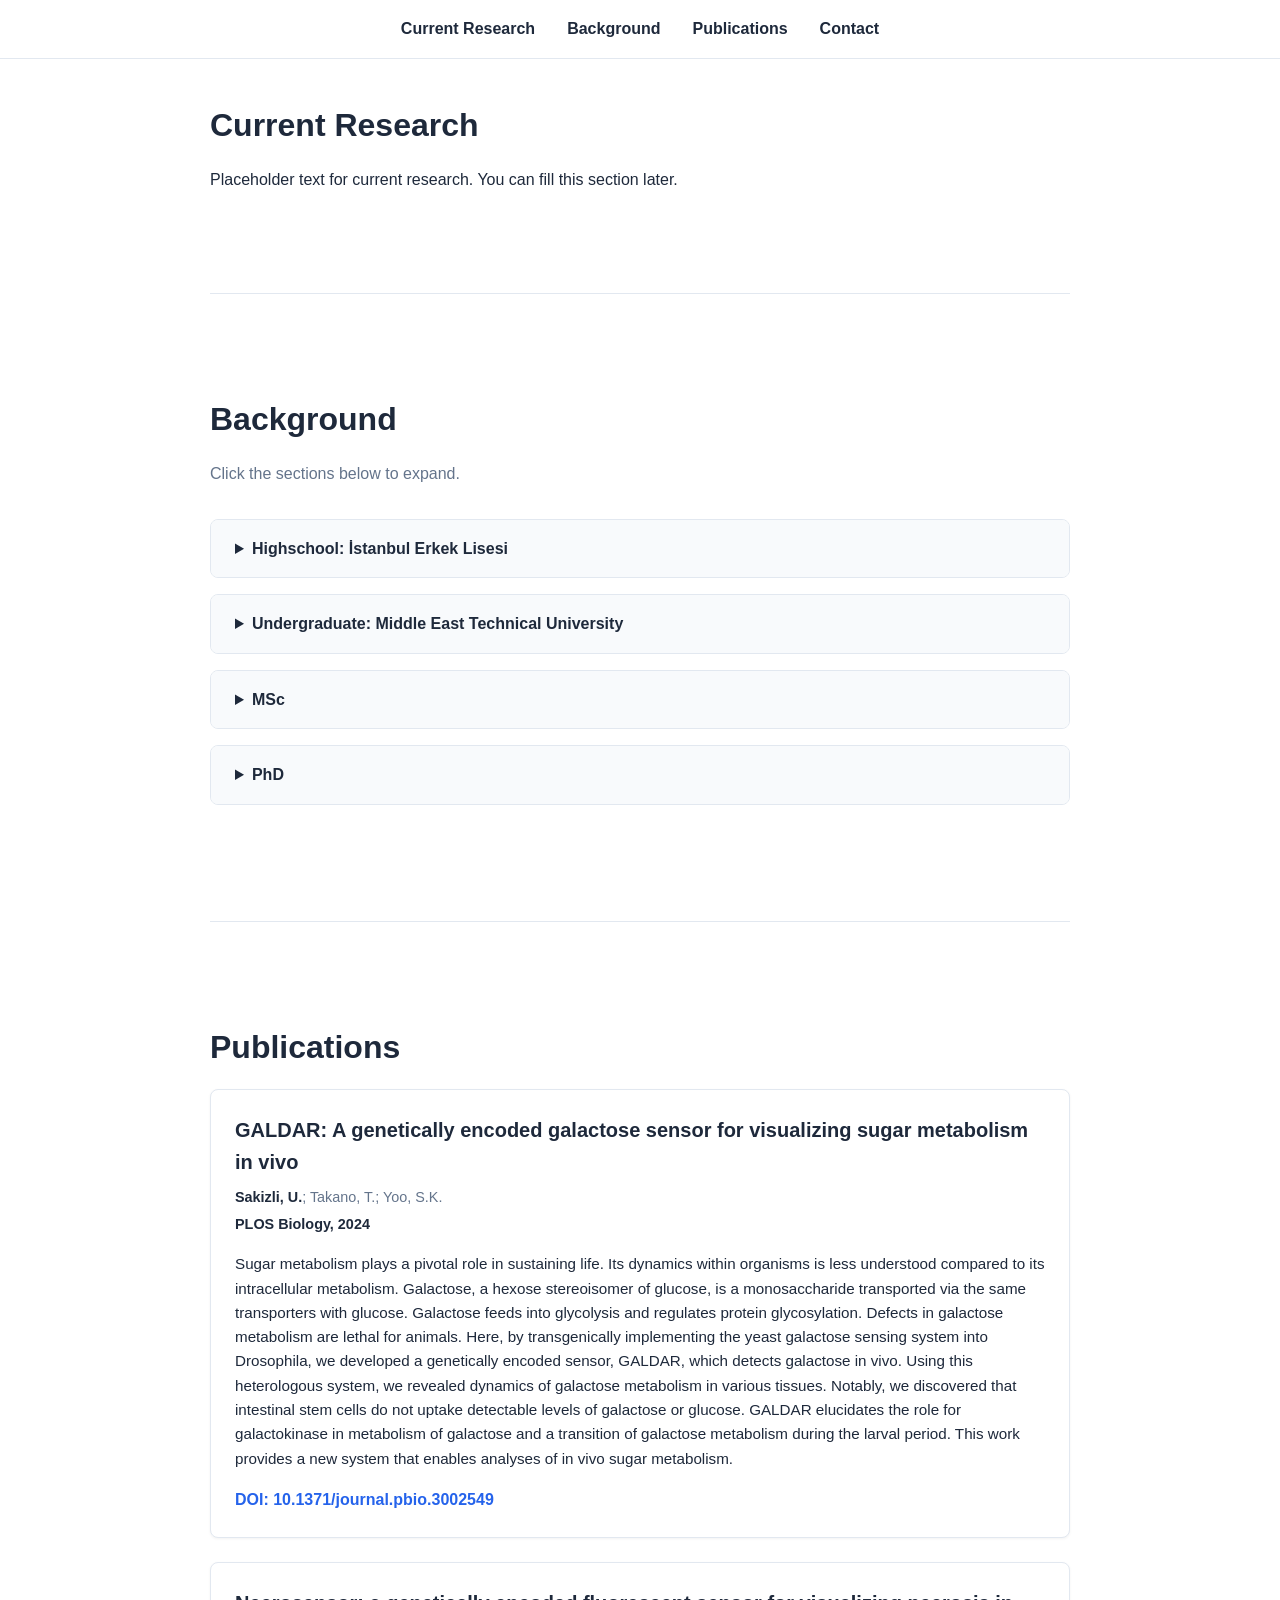
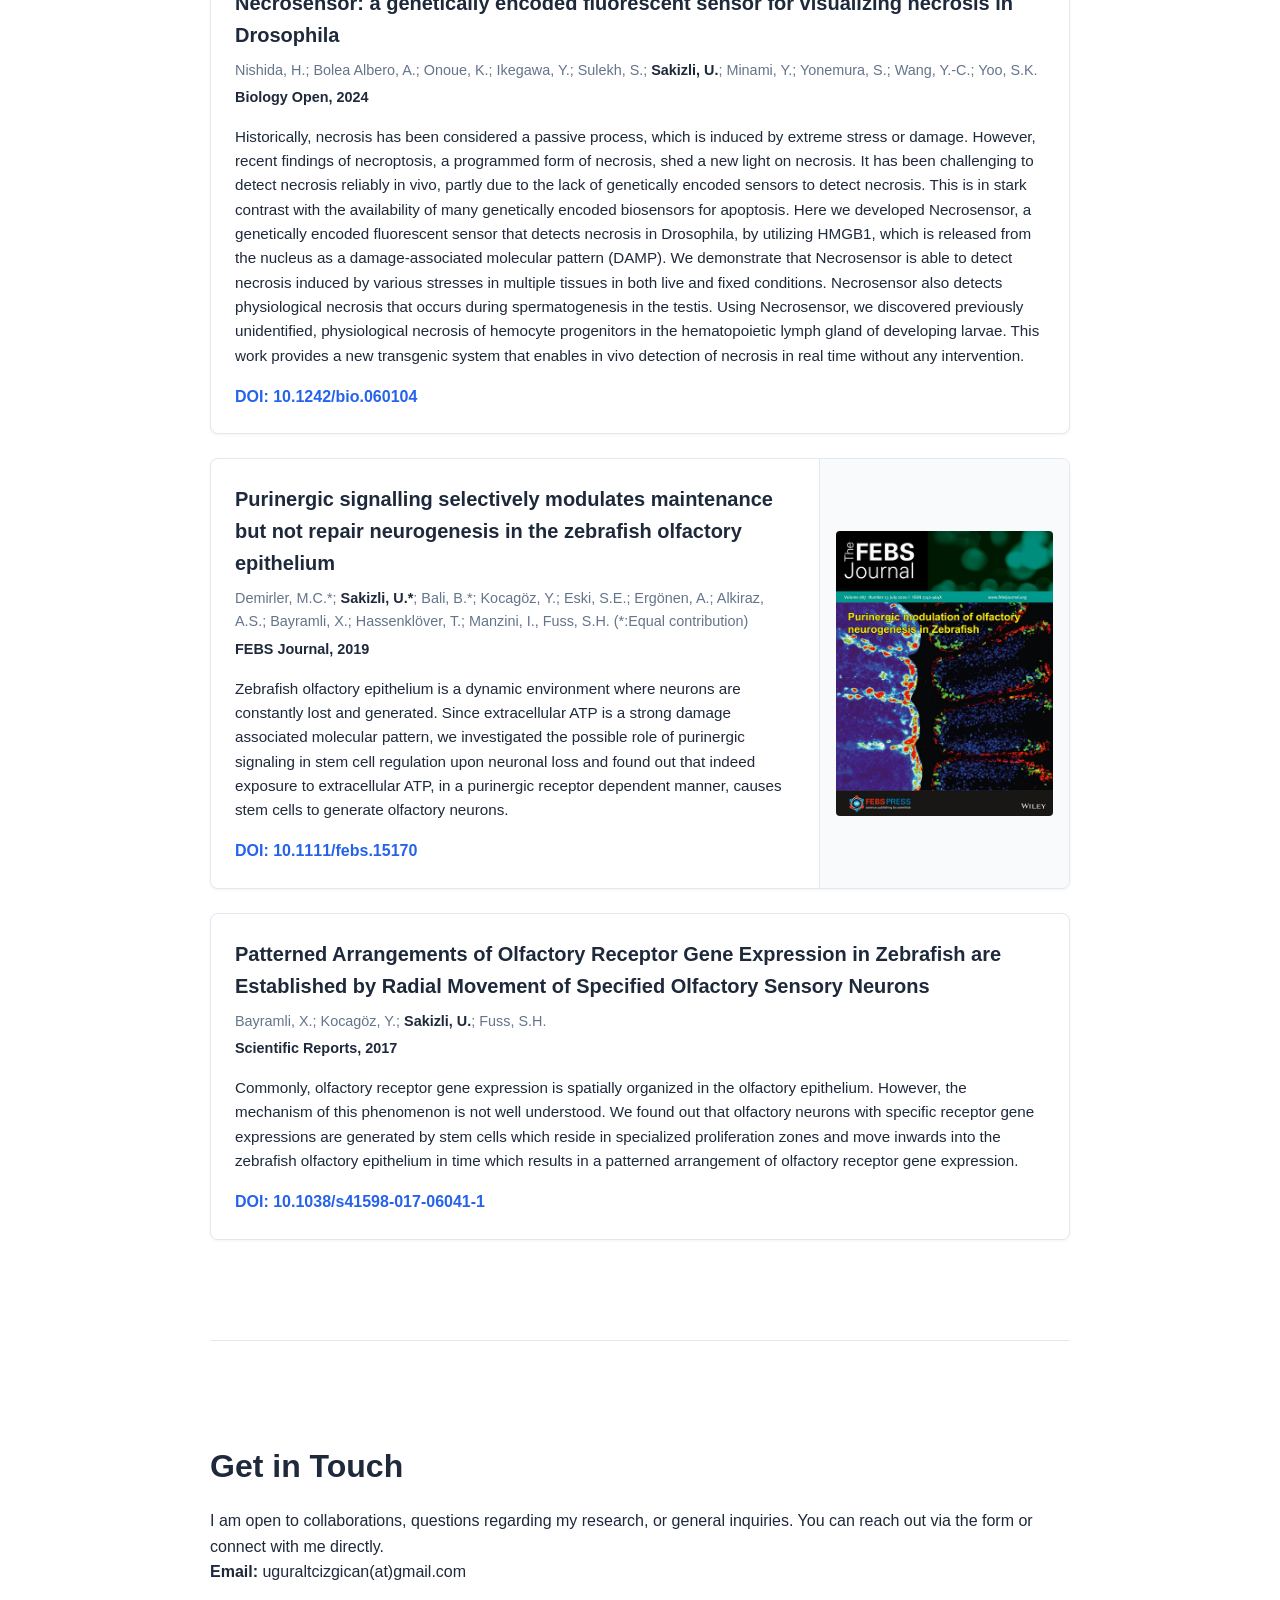
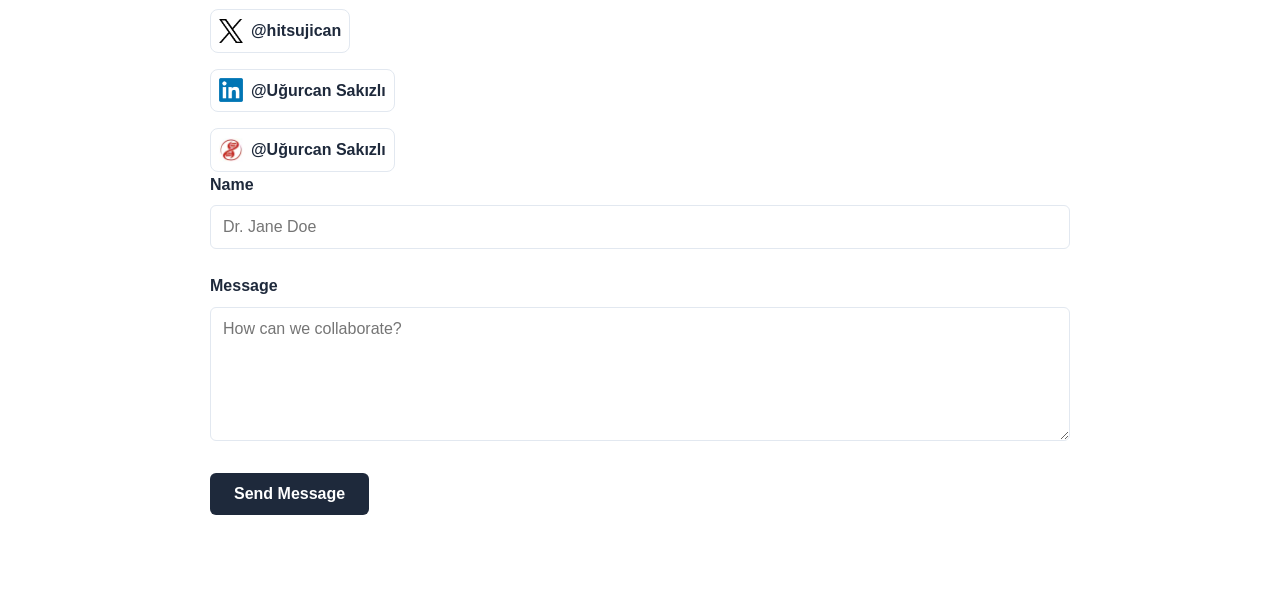
==== commit f17b63be: "Update index.html" ====
--- a/index.html
+++ b/index.html
@@ -16,8 +16,7 @@
         <li><a href="#section-research">Current Research</a></li>
         <li><a href="#section1">Background</a></li>
         <li><a href="#section2">Publications</a></li>
-        <li><a href="#section3">Contact</a></li>
-        <li><a href="#section4">Ask me!</a></li>
+        <li><a href="#section-contact">Contact</a></li>
       </ul>
     </nav>
   </header>
@@ -115,43 +114,50 @@
 
       </div>
     </section>
-    
-    <section id="section3" class="section">
-      <h2>Contact</h2>
-      <p>Contact me at <strong>uguraltcizgican(at)gmail.com</strong></p>
-      
-      <div class="social-links">
-        <a href="https://twitter.com/hitsujican" target="_blank" class="social-item">
-          <img src="images/twitter-logo.png" alt="Twitter">
-          <span>@hitsujican</span>
-        </a>
-        <a href="https://www.linkedin.com/in/u%C4%9Furcan-sak%C4%B1zl%C4%B1-64880514b/" target="_blank" class="social-item">
-          <img src="images/linkedin-logo.png" alt="LinkedIn">
-          <span>@Uğurcan Sakızlı</span>
-        </a>
-        <a href="https://evrimagaci.org/babalus116" target="_blank" class="social-item">
-          <img src="images/evrim-logo.webp" alt="Evrim Agaci">
-          <span>@Uğurcan Sakızlı</span>
-        </a>
+
+    <section id="section-contact" class="section">
+      <div class="contact-container">
+        <div class="contact-info">
+          <h2>Get in Touch</h2>
+          <p>I am open to collaborations, questions regarding my research, or general inquiries. You can reach out via the form or connect with me directly.</p>
+          
+          <div class="direct-contact">
+            <p><strong>Email:</strong> uguraltcizgican(at)gmail.com</p>
+          </div>
+          
+          <div class="social-links">
+            <a href="https://twitter.com/hitsujican" target="_blank" class="social-item">
+              <img src="images/twitter-logo.png" alt="Twitter">
+              <span>@hitsujican</span>
+            </a>
+            <a href="https://www.linkedin.com/in/u%C4%9Furcan-sak%C4%B1zl%C4%B1-64880514b/" target="_blank" class="social-item">
+              <img src="images/linkedin-logo.png" alt="LinkedIn">
+              <span>@Uğurcan Sakızlı</span>
+            </a>
+            <a href="https://evrimagaci.org/babalus116" target="_blank" class="social-item">
+              <img src="images/evrim-logo.webp" alt="Evrim Agaci">
+              <span>@Uğurcan Sakızlı</span>
+            </a>
+          </div>
+        </div>
+
+        <div class="contact-form-wrapper">
+          <form id="fs-frm" name="simple-contact-form" accept-charset="utf-8" action="https://formspree.io/f/myyqjyly" method="post" class="contact-form">
+            <fieldset id="fs-frm-inputs">
+              <div class="form-group">
+                <label for="full-name">Name</label>
+                <input type="text" name="name" id="full-name" placeholder="Dr. Jane Doe" required="">
+              </div>
+              <div class="form-group">
+                <label for="message">Message</label>
+                <textarea rows="6" name="message" id="message" placeholder="How can we collaborate?" required=""></textarea>
+              </div>
+              <input type="hidden" name="_subject" id="email-subject" value="Website Contact Form Submission">
+            </fieldset>
+            <button type="submit" class="submit-btn">Send Message</button>
+          </form>
+        </div>
       </div>
-    </section>
-
-    <section id="section4" class="section">
-      <h2>Ask me!</h2>
-      <form id="fs-frm" name="simple-contact-form" accept-charset="utf-8" action="https://formspree.io/f/myyqjyly" method="post" class="contact-form">
-        <fieldset id="fs-frm-inputs">
-          <div class="form-group">
-            <label for="full-name">Full Name</label>
-            <input type="text" name="name" id="full-name" placeholder="First and Last" required="">
-          </div>
-          <div class="form-group">
-            <label for="message">Message</label>
-            <textarea rows="5" name="message" id="message" placeholder="Type your question here..." required=""></textarea>
-          </div>
-          <input type="hidden" name="_subject" id="email-subject" value="Contact Form Submission">
-        </fieldset>
-        <button type="submit" class="submit-btn">Submit</button>
-      </form>
     </section>
   </main>
   
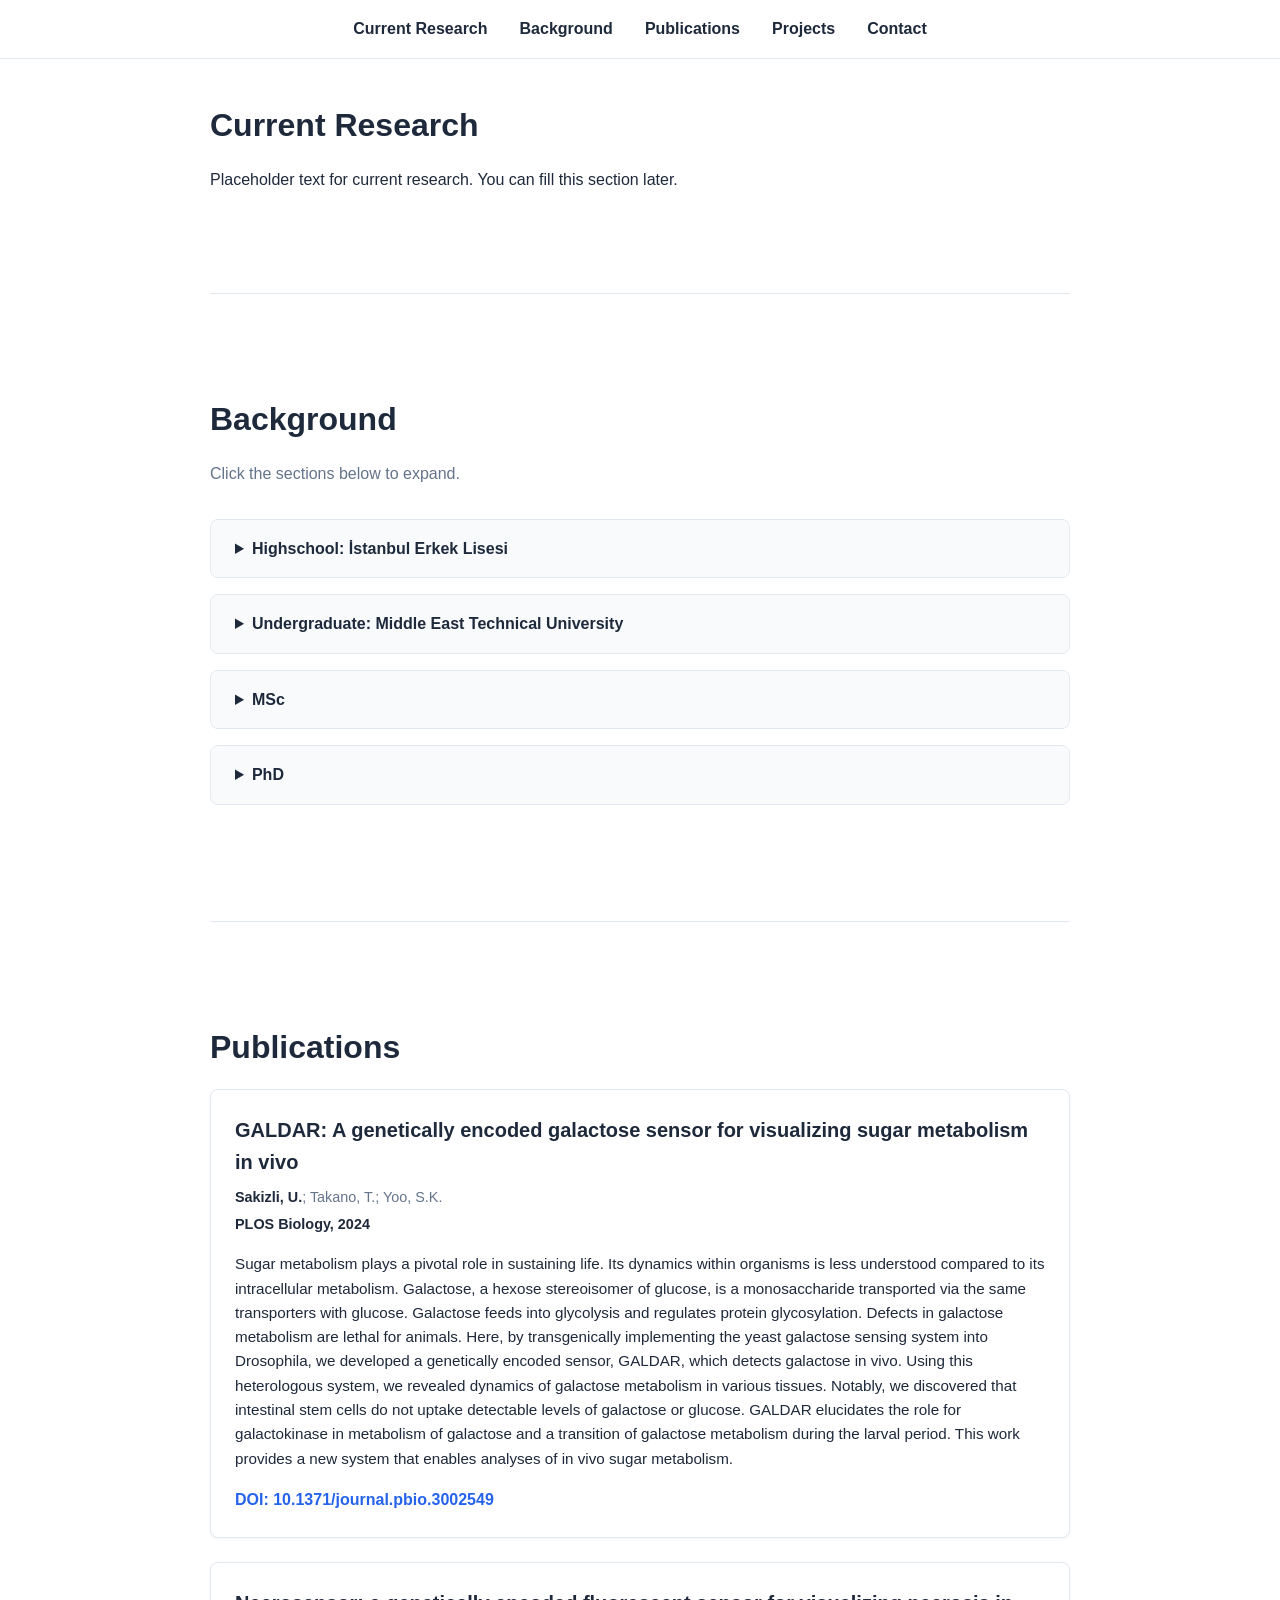
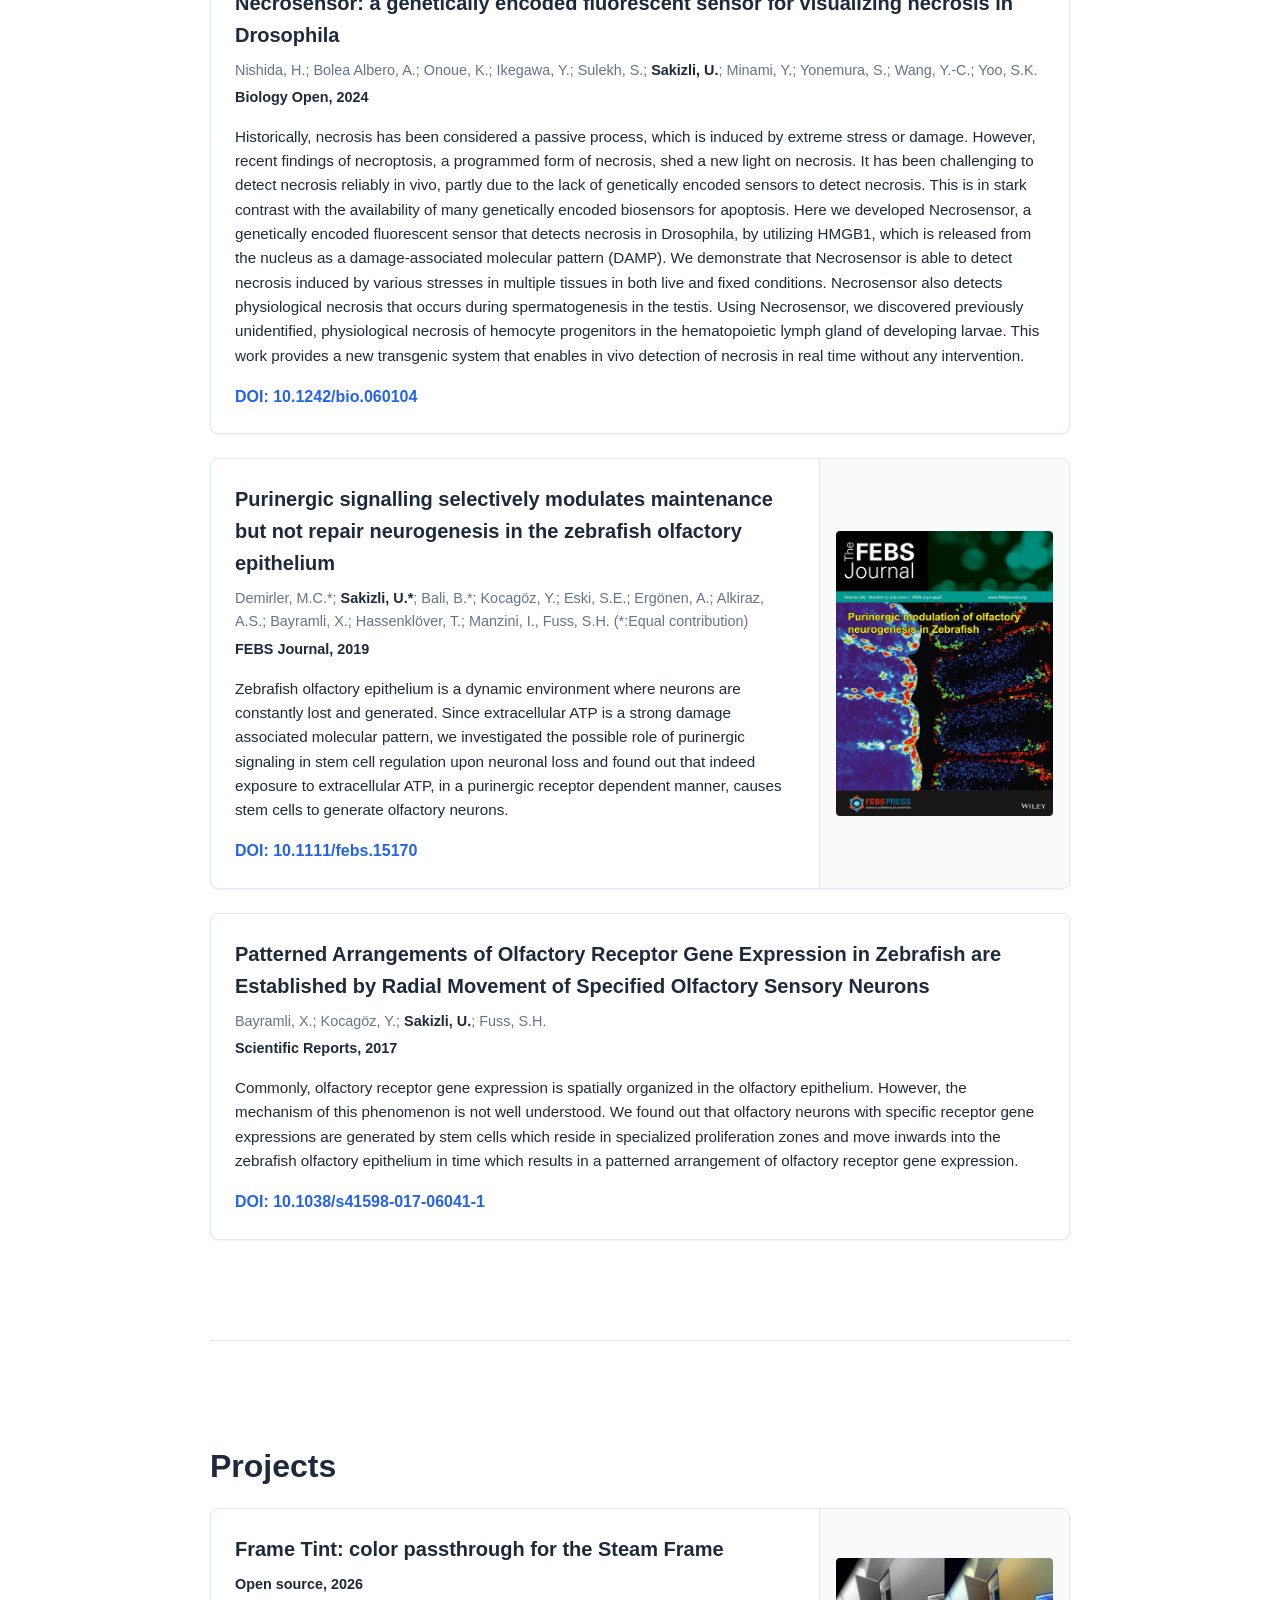
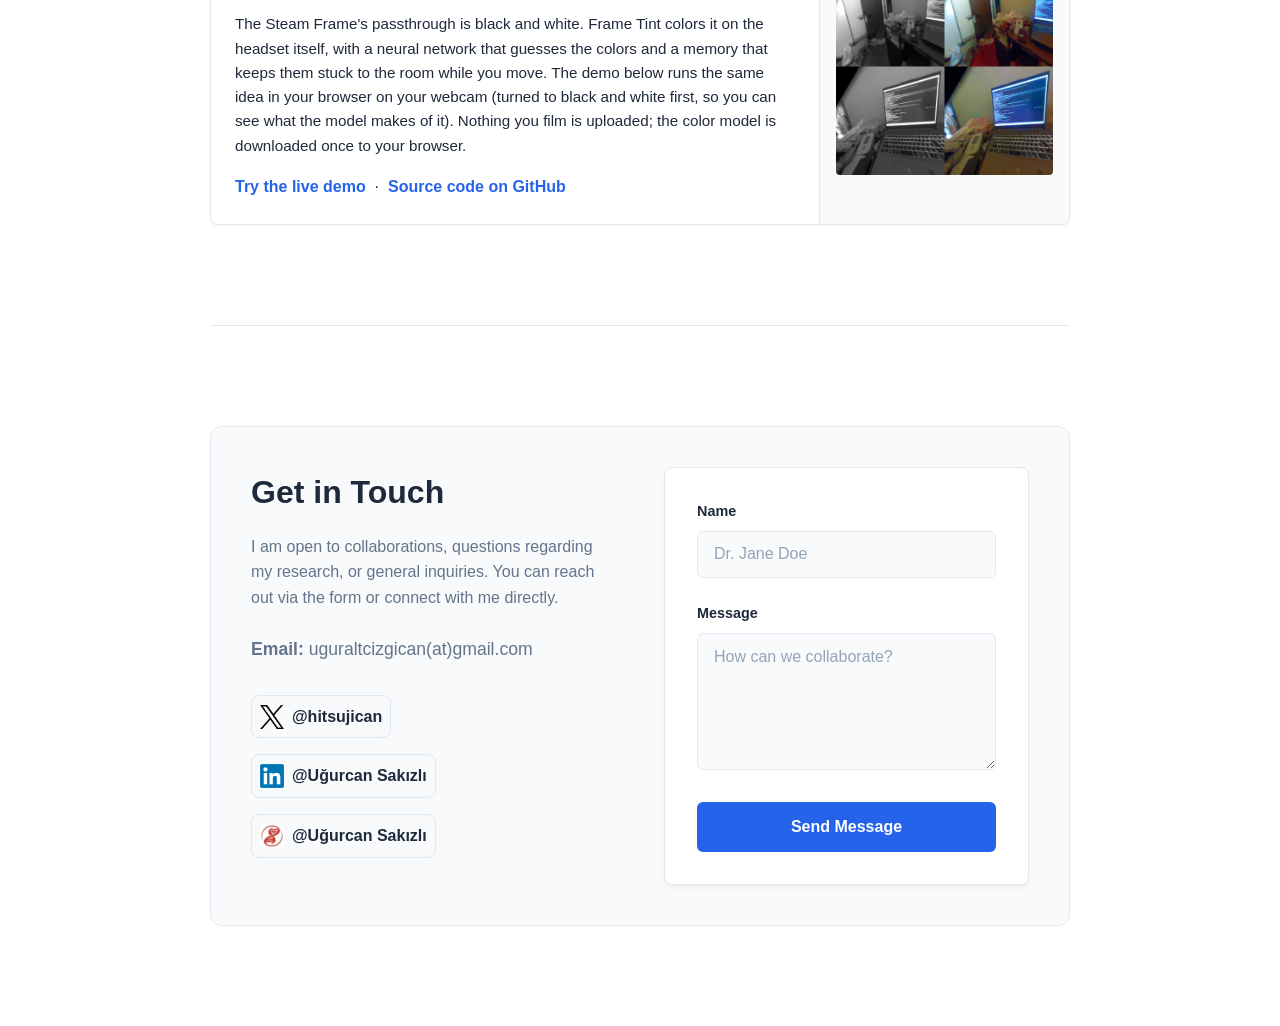
==== commit db89324b: "Add Frame Tint demo and Projects section" ====
--- a/index.html
+++ b/index.html
@@ -16,6 +16,7 @@
         <li><a href="#section-research">Current Research</a></li>
         <li><a href="#section1">Background</a></li>
         <li><a href="#section2">Publications</a></li>
+        <li><a href="#section-projects">Projects</a></li>
         <li><a href="#section-contact">Contact</a></li>
       </ul>
     </nav>
@@ -115,6 +116,27 @@
       </div>
     </section>
 
+    <section id="section-projects" class="section">
+      <h2>Projects</h2>
+      <div class="publication-list">
+
+        <div class="publication-card">
+          <div class="publication-content">
+            <h3>Frame Tint: color passthrough for the Steam Frame</h3>
+            <p class="publication-year">Open source, 2026</p>
+            <p class="description">The Steam Frame's passthrough is black and white. Frame Tint colors it on the headset itself, with a neural network that guesses the colors and a memory that keeps them stuck to the room while you move. The demo below runs the same idea in your browser on your webcam (turned to black and white first, so you can see what the model makes of it). Nothing you film is uploaded; the color model is downloaded once to your browser.</p>
+            <a href="frame-tint/" class="publication-link">Try the live demo</a>
+            &nbsp;&middot;&nbsp;
+            <a href="https://github.com/ugurcansakizli/frame-tint" target="_blank" class="publication-link">Source code on GitHub</a>
+          </div>
+          <div class="publication-image">
+            <img src="images/frame-tint-example.jpg" alt="Black and white camera pictures next to the colored result">
+          </div>
+        </div>
+
+      </div>
+    </section>
+
     <section id="section-contact" class="section">
       <div class="contact-container">
         <div class="contact-info">
--- a/styles.css
+++ b/styles.css
@@ -174,13 +174,44 @@
   }
 }
 
-/* Contact Links */
+/* Contact Section */
+.contact-container {
+  display: grid;
+  grid-template-columns: 1fr;
+  gap: 3rem;
+  background-color: var(--bg-alt);
+  padding: 2.5rem;
+  border-radius: 12px;
+  border: 1px solid var(--border-color);
+}
+
+@media (min-width: 768px) {
+  .contact-container {
+    grid-template-columns: 1fr 1fr;
+  }
+}
+
+.contact-info h2 {
+  margin-bottom: 1rem;
+}
+
+.contact-info p {
+  color: var(--text-muted);
+  margin-bottom: 1.5rem;
+}
+
+.direct-contact {
+  margin-bottom: 2rem;
+  font-size: 1.1rem;
+  color: var(--text-main);
+}
+
 .social-links {
   display: flex;
   flex-direction: column;
   gap: 1rem;
-  margin-top: 1.5rem;
-}
+}
+
 .social-item {
   display: flex;
   align-items: center;
@@ -194,52 +225,81 @@
   width: max-content;
   transition: background 0.2s;
 }
+
 .social-item:hover {
-  background-color: var(--bg-alt);
-}
+  background-color: var(--bg-color);
+}
+
 .social-item img {
   width: 24px;
   height: 24px;
 }
 
-/* Form Styles */
+.contact-form-wrapper {
+  background-color: var(--bg-color);
+  padding: 2rem;
+  border-radius: 8px;
+  box-shadow: 0 4px 6px -1px rgba(0, 0, 0, 0.05);
+  border: 1px solid var(--border-color);
+}
+
 .contact-form fieldset {
   border: none;
-}
+  padding: 0;
+  margin: 0;
+}
+
 .form-group {
   margin-bottom: 1.5rem;
 }
+
 .form-group label {
   display: block;
-  font-weight: 600;
+  font-size: 0.9rem;
+  font-weight: 600;
+  color: var(--text-main);
   margin-bottom: 0.5rem;
 }
+
 .form-group input,
 .form-group textarea {
   width: 100%;
-  padding: 0.75rem;
+  padding: 0.85rem 1rem;
+  background-color: var(--bg-alt);
   border: 1px solid var(--border-color);
   border-radius: 6px;
   font-family: inherit;
   font-size: 1rem;
-}
+  color: var(--text-main);
+  transition: all 0.2s ease;
+}
+
+.form-group input::placeholder,
+.form-group textarea::placeholder {
+  color: #94a3b8;
+}
+
 .form-group input:focus,
 .form-group textarea:focus {
   outline: none;
+  background-color: var(--bg-color);
   border-color: var(--primary-color);
-  box-shadow: 0 0 0 3px rgba(37, 99, 235, 0.1);
-}
+  box-shadow: 0 0 0 3px rgba(37, 99, 235, 0.15);
+}
+
 .submit-btn {
-  background-color: var(--text-main);
+  width: 100%;
+  background-color: var(--primary-color);
   color: white;
-  padding: 0.75rem 1.5rem;
+  padding: 1rem;
   border: none;
   border-radius: 6px;
   font-size: 1rem;
   font-weight: 600;
   cursor: pointer;
-  transition: background 0.2s;
-}
+  transition: background-color 0.2s;
+}
+
 .submit-btn:hover {
-  background-color: var(--primary-color);
-}
+  background-color: #1d4ed8;
+}
